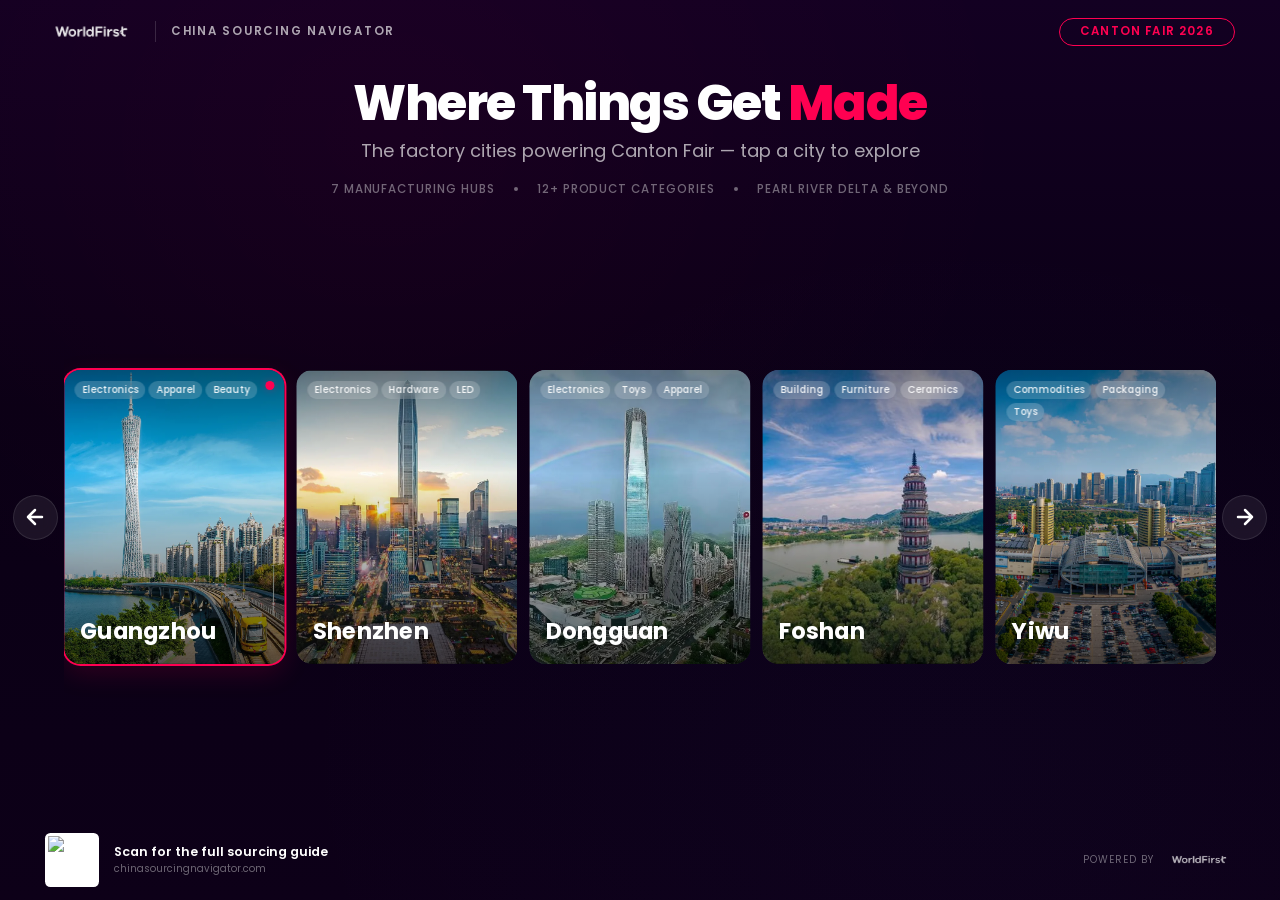
==== index.html @ 06ac946d "Canton Fair booth interactive TV mini-site 16:9 fixed-viewport display for the WorldFirst booth at C" ====
<!DOCTYPE html>
<html lang="en">
<head>
  <meta charset="UTF-8">
  <meta name="viewport" content="width=device-width, initial-scale=1.0, maximum-scale=1.0, user-scalable=no">
  <title>China Sourcing Navigator — Canton Fair 2026</title>
  <link rel="preconnect" href="https://fonts.googleapis.com">
  <link rel="preconnect" href="https://fonts.gstatic.com" crossorigin>
  <link href="https://fonts.googleapis.com/css2?family=Poppins:wght@400;500;600;700;800&display=swap" rel="stylesheet">
  <link rel="stylesheet" href="styles.css">
  <link rel="icon" href="data:image/svg+xml,<svg xmlns='http://www.w3.org/2000/svg' viewBox='0 0 100 100'><text y='.9em' font-size='90'>🏭</text></svg>">
</head>
<body>
  <div id="app">

    <!-- ═══════════════════════════════════════════════ -->
    <!-- MAIN CAROUSEL VIEW                              -->
    <!-- ═══════════════════════════════════════════════ -->
    <section id="main-view" class="view active">

      <!-- Top bar -->
      <header class="top-bar">
        <div class="top-bar-left">
          <img src="images/wf-logo-reversed.webp" alt="WorldFirst" class="wf-logo">
          <span class="nav-divider"></span>
          <span class="nav-title">China Sourcing Navigator</span>
        </div>
        <div class="top-bar-right">
          <span class="canton-badge">Canton Fair 2026</span>
        </div>
      </header>

      <!-- Headline -->
      <div class="headline-area">
        <h1 class="main-headline">Where Things Get <span class="accent">Made</span></h1>
        <p class="main-subtitle">The factory cities powering Canton Fair — tap a city to explore</p>
        <div class="stats-row">
          <span class="stat">7 Manufacturing Hubs</span>
          <span class="stat-dot"></span>
          <span class="stat">12+ Product Categories</span>
          <span class="stat-dot"></span>
          <span class="stat">Pearl River Delta & Beyond</span>
        </div>
      </div>

      <!-- Carousel -->
      <div class="carousel-section">
        <button class="nav-arrow nav-arrow-left" id="arrow-left" aria-label="Previous cities">
          <svg width="24" height="24" viewBox="0 0 24 24" fill="none" stroke="currentColor" stroke-width="2.5" stroke-linecap="round" stroke-linejoin="round"><path d="M19 12H5M12 19l-7-7 7-7"/></svg>
        </button>
        <div class="carousel-track-wrapper">
          <div class="carousel-track" id="carousel-track">
            <!-- Cards rendered by JS -->
          </div>
        </div>
        <button class="nav-arrow nav-arrow-right" id="arrow-right" aria-label="Next cities">
          <svg width="24" height="24" viewBox="0 0 24 24" fill="none" stroke="currentColor" stroke-width="2.5" stroke-linecap="round" stroke-linejoin="round"><path d="M5 12h14M12 5l7 7-7 7"/></svg>
        </button>
      </div>

      <!-- Bottom bar -->
      <footer class="bottom-bar">
        <div class="bottom-bar-left">
          <div class="qr-frame">
            <img src="https://api.qrserver.com/v1/create-qr-code/?size=200x200&data=https%3A%2F%2Fsocialworldfirst.github.io%2Fchina-sourcing-navigator%2F&format=svg" alt="QR Code" class="qr-code">
          </div>
          <div class="qr-text">
            <span class="qr-label">Scan for the full sourcing guide</span>
            <span class="qr-url">chinasourcingnavigator.com</span>
          </div>
        </div>
        <div class="bottom-bar-right">
          <span class="powered-by">Powered by</span>
          <img src="images/wf-logo-reversed.webp" alt="WorldFirst" class="wf-logo-small">
        </div>
      </footer>
    </section>

    <!-- ═══════════════════════════════════════════════ -->
    <!-- GUANGZHOU DETAIL VIEW                           -->
    <!-- ═══════════════════════════════════════════════ -->
    <section id="city-view" class="view">
      <!-- Blurred background image -->
      <div class="city-bg" id="city-bg"></div>
      <div class="city-overlay"></div>

      <!-- Top bar -->
      <header class="top-bar city-top-bar">
        <button class="back-btn" id="back-btn" aria-label="Back to cities">
          <svg width="20" height="20" viewBox="0 0 24 24" fill="none" stroke="currentColor" stroke-width="2.5" stroke-linecap="round" stroke-linejoin="round"><path d="M19 12H5M12 19l-7-7 7-7"/></svg>
          <span>Back to Cities</span>
        </button>
        <img src="images/wf-logo-reversed.webp" alt="WorldFirst" class="wf-logo">
      </header>

      <!-- City content -->
      <div class="city-content">
        <!-- City header -->
        <div class="city-header">
          <span class="city-badge">Canton Fair Host City</span>
          <h1 class="city-name">Guangzhou</h1>
          <p class="city-desc">China's oldest trade capital. Gateway to the Pearl River Delta manufacturing belt and the world's densest cluster of wholesale markets.</p>
          <div class="city-facts">
            <div class="fact"><span class="fact-num">8+</span><span class="fact-text">Wholesale Markets</span></div>
            <div class="fact-divider"></div>
            <div class="fact"><span class="fact-num">30</span><span class="fact-text">Min from Canton Fair</span></div>
            <div class="fact-divider"></div>
            <div class="fact"><span class="fact-num">#1</span><span class="fact-text">Apparel & Leather Hub</span></div>
          </div>
        </div>

        <!-- Categories grid -->
        <div class="categories-section">
          <h2 class="categories-title">What Guangzhou <span class="accent">Makes</span></h2>
          <p class="categories-subtitle">Matched to Canton Fair phases so you know exactly where to look</p>
          <div class="categories-grid" id="categories-grid">
            <!-- Rendered by JS -->
          </div>
        </div>
      </div>

      <!-- Bottom bar -->
      <footer class="bottom-bar city-bottom-bar">
        <div class="bottom-bar-left">
          <div class="qr-frame">
            <img src="https://api.qrserver.com/v1/create-qr-code/?size=200x200&data=https%3A%2F%2Fsocialworldfirst.github.io%2Fchina-sourcing-navigator%2Fcities%2Fguangzhou&format=svg" alt="QR Code" class="qr-code">
          </div>
          <div class="qr-text">
            <span class="qr-label">Full Guangzhou sourcing guide</span>
            <span class="qr-url">chinasourcingnavigator.com/guangzhou</span>
          </div>
        </div>
        <div class="bottom-bar-right">
          <span class="powered-by">Powered by</span>
          <img src="images/wf-logo-reversed.webp" alt="WorldFirst" class="wf-logo-small">
        </div>
      </footer>
    </section>

    <!-- ═══════════════════════════════════════════════ -->
    <!-- CITY PREVIEW MODAL (non-Guangzhou cities)       -->
    <!-- ═══════════════════════════════════════════════ -->
    <div id="city-modal" class="modal">
      <div class="modal-content">
        <div class="modal-bg" id="modal-bg"></div>
        <div class="modal-overlay"></div>
        <div class="modal-body">
          <h2 class="modal-city-name" id="modal-city-name"></h2>
          <div class="modal-categories" id="modal-categories"></div>
          <p class="modal-desc" id="modal-desc"></p>
          <div class="modal-coming-soon">
            <svg width="18" height="18" viewBox="0 0 24 24" fill="none" stroke="currentColor" stroke-width="2" stroke-linecap="round" stroke-linejoin="round"><circle cx="12" cy="12" r="10"/><polyline points="12 6 12 12 16 14"/></svg>
            <span>Full sourcing guide launching soon</span>
          </div>
          <p class="modal-scan-hint">Scan the QR below for updates</p>
          <button class="modal-close" id="modal-close" aria-label="Close">
            <svg width="22" height="22" viewBox="0 0 24 24" fill="none" stroke="currentColor" stroke-width="2" stroke-linecap="round" stroke-linejoin="round"><line x1="18" y1="6" x2="6" y2="18"/><line x1="6" y1="6" x2="18" y2="18"/></svg>
          </button>
        </div>
      </div>
    </div>

  </div>

  <script src="app.js"></script>
</body>
</html>
---- styles.css ----
/* ═══════════════════════════════════════════════════════
   Canton Fair Booth — 16:9 Interactive TV Display
   ═══════════════════════════════════════════════════════ */

/* ── Reset & Base ── */
*, *::before, *::after {
  box-sizing: border-box;
  margin: 0;
  padding: 0;
}

html, body {
  width: 100vw;
  height: 100vh;
  overflow: hidden;
  font-family: 'Poppins', sans-serif;
  background: #0a0015;
  color: #ffffff;
  -webkit-font-smoothing: antialiased;
  -moz-osx-font-smoothing: grayscale;
  touch-action: manipulation;
}

/* ── CSS Variables ── */
:root {
  --wf-red: #FF0051;
  --wf-red-glow: rgba(255, 0, 81, 0.3);
  --bg-deep: #0a0015;
  --bg-mid: #120020;
  --glass: rgba(255, 255, 255, 0.07);
  --glass-border: rgba(255, 255, 255, 0.10);
  --glass-hover: rgba(255, 255, 255, 0.14);
  --text-primary: #ffffff;
  --text-secondary: rgba(255, 255, 255, 0.65);
  --text-muted: rgba(255, 255, 255, 0.4);
  --side-pad: 3.5vw;
  --card-gap: 12px;
  --radius-sm: 0.6vh;
  --radius-md: 1.2vh;
  --radius-lg: 1.8vh;
}

/* ── App Container ── */
#app {
  position: relative;
  width: 100vw;
  height: 100vh;
  overflow: hidden;
}

/* ═══ VIEW SYSTEM ═══ */
.view {
  position: absolute;
  inset: 0;
  display: flex;
  flex-direction: column;
  opacity: 0;
  pointer-events: none;
  transition: opacity 0.45s ease, transform 0.45s ease;
  transform: translateX(4vw);
}

.view.active {
  opacity: 1;
  pointer-events: all;
  transform: translateX(0);
  z-index: 1;
}

.view.exit-left {
  transform: translateX(-4vw);
}

/* ═══ MAIN VIEW BACKGROUND ═══ */
#main-view {
  background:
    radial-gradient(ellipse at 30% 15%, rgba(255, 0, 81, 0.04) 0%, transparent 50%),
    radial-gradient(ellipse at 75% 85%, rgba(74, 100, 217, 0.03) 0%, transparent 50%),
    linear-gradient(180deg, #130022 0%, #0a0015 45%, #0d0018 100%);
}

/* ═══ TOP BAR ═══ */
.top-bar {
  display: flex;
  align-items: center;
  justify-content: space-between;
  padding: 0 var(--side-pad);
  height: 7vh;
  flex-shrink: 0;
}

.top-bar-left {
  display: flex;
  align-items: center;
  gap: 1.2vw;
}

.wf-logo {
  height: 3.2vh;
  width: auto;
  opacity: 0.9;
}

.nav-divider {
  width: 1px;
  height: 2.4vh;
  background: rgba(255, 255, 255, 0.15);
}

.nav-title {
  font-size: clamp(10px, 1.3vh, 16px);
  font-weight: 600;
  text-transform: uppercase;
  letter-spacing: 0.15em;
  color: var(--text-secondary);
}

.top-bar-right {
  display: flex;
  align-items: center;
}

.canton-badge {
  font-size: clamp(10px, 1.3vh, 14px);
  font-weight: 600;
  padding: 0.5vh 1.6vw;
  border: 1.5px solid var(--wf-red);
  border-radius: 50px;
  color: var(--wf-red);
  text-transform: uppercase;
  letter-spacing: 0.1em;
}

/* ═══ HEADLINE AREA ═══ */
.headline-area {
  text-align: center;
  padding: 1.5vh var(--side-pad) 2vh;
  flex-shrink: 0;
  position: relative;
}

.main-headline {
  font-size: clamp(28px, 5.5vh, 72px);
  font-weight: 800;
  letter-spacing: -0.03em;
  line-height: 1.05;
  margin-bottom: 1vh;
}

.accent {
  color: var(--wf-red);
}

.main-subtitle {
  font-size: clamp(14px, 2vh, 24px);
  color: var(--text-secondary);
  font-weight: 400;
  margin-bottom: 1.8vh;
}

.stats-row {
  display: flex;
  align-items: center;
  justify-content: center;
  gap: 1.5vw;
}

.stat {
  font-size: clamp(10px, 1.3vh, 15px);
  font-weight: 500;
  color: var(--text-muted);
  text-transform: uppercase;
  letter-spacing: 0.08em;
}

.stat-dot {
  width: 4px;
  height: 4px;
  border-radius: 50%;
  background: var(--text-muted);
}

/* ═══ CAROUSEL ═══ */
.carousel-section {
  flex: 1;
  display: flex;
  align-items: stretch;
  padding: 0.5vh 1vw;
  position: relative;
  min-height: 0;
}

.carousel-track-wrapper {
  flex: 1;
  overflow: hidden;
  position: relative;
  margin: 0 0.5vw;
}

.carousel-track {
  display: flex;
  gap: var(--card-gap);
  height: 100%;
  align-items: center;
  transition: transform 0.55s cubic-bezier(0.22, 0.61, 0.36, 1);
  will-change: transform;
}

.nav-arrow {
  align-self: center;
}

/* ── City Cards ── */
.carousel-card {
  flex-shrink: 0;
  border-radius: var(--radius-lg);
  overflow: hidden;
  position: relative;
  cursor: pointer;
  transition: transform 0.35s ease, box-shadow 0.35s ease;
}

.carousel-card:hover,
.carousel-card:active {
  transform: scale(1.04);
  box-shadow: 0 2vh 5vh rgba(0, 0, 0, 0.4), 0 0 3vh var(--wf-red-glow);
}

.carousel-card.active-city {
  box-shadow: 0 0 0 2px var(--wf-red), 0 1vh 3vh rgba(255, 0, 81, 0.15);
}

.carousel-card.active-city:hover {
  box-shadow: 0 0 0 2px var(--wf-red), 0 2vh 5vh rgba(0, 0, 0, 0.4), 0 0 4vh var(--wf-red-glow);
}

.card-image {
  position: absolute;
  inset: 0;
  background-size: cover;
  background-position: center;
  transition: transform 0.6s ease;
}

.carousel-card:hover .card-image {
  transform: scale(1.08);
}

.card-overlay {
  position: absolute;
  inset: 0;
  background: linear-gradient(
    to bottom,
    rgba(0, 0, 0, 0.45) 0%,
    transparent 35%,
    rgba(0, 0, 0, 0.65) 100%
  );
  transition: background 0.3s ease;
}

.carousel-card:hover .card-overlay {
  background: linear-gradient(
    to bottom,
    rgba(0, 0, 0, 0.5) 0%,
    transparent 25%,
    rgba(0, 0, 0, 0.85) 100%
  );
}

.card-categories {
  position: absolute;
  top: 1.2vh;
  left: 1.2vh;
  right: 1.2vh;
  display: flex;
  flex-wrap: wrap;
  gap: 0.4vh;
}

.card-cat-pill {
  font-size: clamp(8px, 1.1vh, 13px);
  padding: 0.25vh 0.8vh;
  background: rgba(255, 255, 255, 0.18);
  color: rgba(255, 255, 255, 0.9);
  border-radius: 50px;
  backdrop-filter: blur(6px);
  -webkit-backdrop-filter: blur(6px);
  white-space: nowrap;
  font-weight: 500;
}

.card-bottom {
  position: absolute;
  bottom: 0;
  left: 0;
  right: 0;
  padding: 1.8vh;
}

.card-city-name {
  font-size: clamp(16px, 2.5vh, 30px);
  font-weight: 700;
  color: white;
  letter-spacing: 0.01em;
  transition: transform 0.3s ease;
}

.carousel-card:hover .card-city-name {
  transform: translateY(-2.8vh);
}

.card-cta {
  position: absolute;
  bottom: 1.8vh;
  left: 1.8vh;
  display: flex;
  align-items: center;
  gap: 0.5vh;
  font-size: clamp(10px, 1.3vh, 15px);
  font-weight: 500;
  color: white;
  opacity: 0;
  transform: translateY(1vh);
  transition: opacity 0.3s ease, transform 0.3s ease;
}

.carousel-card:hover .card-cta {
  opacity: 1;
  transform: translateY(0);
}

.card-cta-explore {
  color: var(--wf-red);
  font-weight: 600;
}

.card-active-dot {
  position: absolute;
  top: 1.2vh;
  right: 1.2vh;
  width: 1vh;
  height: 1vh;
  border-radius: 50%;
  background: var(--wf-red);
  box-shadow: 0 0 0.8vh var(--wf-red-glow);
  animation: dot-pulse 2s ease-in-out infinite;
}

@keyframes dot-pulse {
  0%, 100% { opacity: 1; box-shadow: 0 0 0.8vh var(--wf-red-glow); }
  50% { opacity: 0.6; box-shadow: 0 0 1.5vh var(--wf-red-glow); }
}

/* ── Nav Arrows ── */
.nav-arrow {
  width: clamp(36px, 5vh, 56px);
  height: clamp(36px, 5vh, 56px);
  border-radius: 50%;
  border: 1.5px solid var(--glass-border);
  background: var(--glass);
  backdrop-filter: blur(8px);
  -webkit-backdrop-filter: blur(8px);
  color: white;
  cursor: pointer;
  display: flex;
  align-items: center;
  justify-content: center;
  flex-shrink: 0;
  transition: all 0.2s ease;
  z-index: 5;
}

.nav-arrow:hover {
  background: var(--wf-red);
  border-color: var(--wf-red);
  box-shadow: 0 0 2vh var(--wf-red-glow);
}

.nav-arrow:active {
  transform: scale(0.92);
}

/* ═══ BOTTOM BAR ═══ */
.bottom-bar {
  display: flex;
  align-items: center;
  justify-content: space-between;
  padding: 0 var(--side-pad);
  height: 9vh;
  flex-shrink: 0;
}

.bottom-bar-left {
  display: flex;
  align-items: center;
  gap: 1.2vw;
}

.qr-frame {
  width: 6vh;
  height: 6vh;
  background: white;
  border-radius: var(--radius-sm);
  padding: 0.4vh;
  display: flex;
  align-items: center;
  justify-content: center;
}

.qr-code {
  width: 100%;
  height: 100%;
  display: block;
}

.qr-text {
  display: flex;
  flex-direction: column;
  gap: 0.2vh;
}

.qr-label {
  font-size: clamp(10px, 1.4vh, 16px);
  font-weight: 600;
  color: var(--text-primary);
}

.qr-url {
  font-size: clamp(8px, 1.1vh, 13px);
  color: var(--text-muted);
}

.bottom-bar-right {
  display: flex;
  align-items: center;
  gap: 0.8vw;
}

.powered-by {
  font-size: clamp(8px, 1.1vh, 13px);
  color: var(--text-muted);
  text-transform: uppercase;
  letter-spacing: 0.1em;
}

.wf-logo-small {
  height: 2.4vh;
  width: auto;
  opacity: 0.7;
}

/* ═══════════════════════════════════════════════════════
   GUANGZHOU DETAIL VIEW
   ═══════════════════════════════════════════════════════ */
.city-bg {
  position: absolute;
  inset: -20px;
  background-size: cover;
  background-position: center;
  filter: blur(8px) brightness(0.6);
  transform: scale(1.05);
}

.city-overlay {
  position: absolute;
  inset: 0;
  background: linear-gradient(
    135deg,
    rgba(10, 0, 21, 0.93) 0%,
    rgba(19, 0, 45, 0.88) 40%,
    rgba(10, 0, 21, 0.95) 100%
  );
}

.city-top-bar {
  position: relative;
  z-index: 2;
}

.back-btn {
  display: flex;
  align-items: center;
  gap: 0.6vw;
  background: var(--glass);
  border: 1.5px solid var(--glass-border);
  border-radius: 50px;
  padding: 0.7vh 1.4vw;
  color: white;
  font-size: clamp(10px, 1.3vh, 15px);
  font-weight: 500;
  cursor: pointer;
  font-family: 'Poppins', sans-serif;
  transition: all 0.2s ease;
  backdrop-filter: blur(8px);
  -webkit-backdrop-filter: blur(8px);
}

.back-btn:hover {
  background: var(--glass-hover);
  border-color: rgba(255, 255, 255, 0.2);
}

.back-btn:active {
  transform: scale(0.96);
}

/* ── City Content ── */
.city-content {
  flex: 1;
  position: relative;
  z-index: 2;
  display: flex;
  flex-direction: column;
  padding: 0.5vh var(--side-pad) 1vh;
  min-height: 0;
  overflow: hidden;
}

.city-header {
  text-align: center;
  flex-shrink: 0;
  margin-bottom: 2vh;
}

.city-badge {
  display: inline-block;
  font-size: clamp(9px, 1.1vh, 13px);
  font-weight: 600;
  text-transform: uppercase;
  letter-spacing: 0.15em;
  color: var(--wf-red);
  border: 1.5px solid rgba(255, 0, 81, 0.5);
  padding: 0.35vh 1.2vw;
  border-radius: 50px;
  margin-bottom: 1vh;
  background: rgba(255, 0, 81, 0.08);
}

.city-name {
  font-size: clamp(32px, 5.5vh, 68px);
  font-weight: 800;
  letter-spacing: -0.03em;
  line-height: 1;
  margin-bottom: 0.8vh;
}

.city-desc {
  font-size: clamp(12px, 1.6vh, 20px);
  color: var(--text-secondary);
  max-width: 50vw;
  margin: 0 auto 1.5vh;
  line-height: 1.5;
}

.city-facts {
  display: flex;
  align-items: center;
  justify-content: center;
  gap: 2vw;
}

.fact {
  display: flex;
  align-items: baseline;
  gap: 0.3vw;
}

.fact-num {
  font-size: clamp(14px, 2.2vh, 26px);
  font-weight: 800;
  color: var(--wf-red);
}

.fact-text {
  font-size: clamp(10px, 1.2vh, 14px);
  color: var(--text-secondary);
  font-weight: 500;
}

.fact-divider {
  width: 1px;
  height: 3vh;
  background: rgba(255, 255, 255, 0.12);
}

/* ── Categories ── */
.categories-section {
  flex: 1;
  display: flex;
  flex-direction: column;
  min-height: 0;
}

.categories-title {
  font-size: clamp(18px, 2.8vh, 34px);
  font-weight: 700;
  text-align: center;
  margin-bottom: 0.5vh;
}

.categories-subtitle {
  font-size: clamp(10px, 1.3vh, 15px);
  color: var(--text-muted);
  text-align: center;
  margin-bottom: 1.5vh;
}

.categories-grid {
  display: grid;
  grid-template-columns: repeat(4, 1fr);
  gap: 1vh 1vw;
  max-width: 72vw;
  margin: 0 auto;
  flex: 1;
}

.category-card {
  background: var(--glass);
  border: 1px solid var(--glass-border);
  border-radius: var(--radius-md);
  padding: 1.5vh 1.2vw;
  backdrop-filter: blur(14px);
  -webkit-backdrop-filter: blur(14px);
  transition: all 0.25s ease;
  display: flex;
  flex-direction: column;
  gap: 0.6vh;
}

.category-card:hover {
  background: var(--glass-hover);
  border-color: rgba(255, 255, 255, 0.2);
  transform: translateY(-2px);
}

.cat-name {
  font-size: clamp(11px, 1.5vh, 17px);
  font-weight: 600;
  color: var(--text-primary);
  line-height: 1.2;
}

.cat-stars {
  display: flex;
  gap: 0.2vh;
}

.cat-star {
  width: clamp(10px, 1.3vh, 16px);
  height: clamp(10px, 1.3vh, 16px);
}

.cat-star-filled {
  fill: var(--wf-red);
  stroke: var(--wf-red);
}

.cat-star-empty {
  fill: none;
  stroke: rgba(255, 255, 255, 0.2);
}

.cat-phase {
  display: inline-flex;
  align-items: center;
  gap: 0.3vw;
  font-size: clamp(8px, 1vh, 12px);
  font-weight: 600;
  padding: 0.25vh 0.7vw;
  border-radius: 50px;
  width: fit-content;
  letter-spacing: 0.03em;
}

.phase-1 {
  background: rgba(96, 165, 250, 0.15);
  color: #93C5FD;
}

.phase-2 {
  background: rgba(251, 191, 36, 0.15);
  color: #FCD34D;
}

.phase-3 {
  background: rgba(52, 211, 153, 0.15);
  color: #6EE7B7;
}

/* City bottom bar */
.city-bottom-bar {
  position: relative;
  z-index: 2;
}

/* ═══════════════════════════════════════════════════════
   CITY PREVIEW MODAL
   ═══════════════════════════════════════════════════════ */
.modal {
  position: fixed;
  inset: 0;
  z-index: 100;
  display: flex;
  align-items: center;
  justify-content: center;
  background: rgba(0, 0, 0, 0.6);
  backdrop-filter: blur(10px);
  -webkit-backdrop-filter: blur(10px);
  opacity: 0;
  pointer-events: none;
  transition: opacity 0.35s ease;
}

.modal.active {
  opacity: 1;
  pointer-events: all;
}

.modal-content {
  position: relative;
  width: 48vw;
  height: 48vh;
  border-radius: 2.5vh;
  overflow: hidden;
  border: 1px solid var(--glass-border);
  transition: transform 0.35s ease;
  transform: scale(0.92);
}

.modal.active .modal-content {
  transform: scale(1);
}

.modal-bg {
  position: absolute;
  inset: 0;
  background-size: cover;
  background-position: center;
}

.modal-overlay {
  position: absolute;
  inset: 0;
  background: linear-gradient(
    to bottom,
    rgba(10, 0, 21, 0.6) 0%,
    rgba(10, 0, 21, 0.92) 100%
  );
}

.modal-body {
  position: relative;
  z-index: 2;
  display: flex;
  flex-direction: column;
  align-items: center;
  justify-content: center;
  height: 100%;
  padding: 4vh 4vw;
  text-align: center;
}

.modal-city-name {
  font-size: clamp(28px, 5vh, 60px);
  font-weight: 800;
  margin-bottom: 2vh;
  letter-spacing: -0.02em;
}

.modal-categories {
  display: flex;
  gap: 0.8vh;
  margin-bottom: 2vh;
  flex-wrap: wrap;
  justify-content: center;
}

.modal-cat-pill {
  font-size: clamp(10px, 1.3vh, 15px);
  padding: 0.5vh 1.3vw;
  background: rgba(255, 255, 255, 0.12);
  color: rgba(255, 255, 255, 0.9);
  border-radius: 50px;
  backdrop-filter: blur(4px);
  -webkit-backdrop-filter: blur(4px);
  font-weight: 500;
}

.modal-desc {
  font-size: clamp(12px, 1.6vh, 20px);
  color: var(--text-secondary);
  margin-bottom: 2.5vh;
  max-width: 30vw;
  line-height: 1.5;
}

.modal-coming-soon {
  display: flex;
  align-items: center;
  gap: 0.6vw;
  font-size: clamp(11px, 1.4vh, 17px);
  font-weight: 600;
  color: var(--wf-red);
  padding: 0.8vh 1.8vw;
  border: 1.5px solid rgba(255, 0, 81, 0.5);
  border-radius: 50px;
  background: rgba(255, 0, 81, 0.08);
  margin-bottom: 1vh;
}

.modal-scan-hint {
  font-size: clamp(9px, 1.1vh, 13px);
  color: var(--text-muted);
}

.modal-close {
  position: absolute;
  top: 2vh;
  right: 2vh;
  width: clamp(32px, 4vh, 48px);
  height: clamp(32px, 4vh, 48px);
  border-radius: 50%;
  border: 1.5px solid var(--glass-border);
  background: var(--glass);
  backdrop-filter: blur(8px);
  -webkit-backdrop-filter: blur(8px);
  color: white;
  cursor: pointer;
  display: flex;
  align-items: center;
  justify-content: center;
  transition: all 0.2s ease;
}

.modal-close:hover {
  background: var(--wf-red);
  border-color: var(--wf-red);
}

/* ═══ UTILITY ═══ */
.sr-only {
  position: absolute;
  width: 1px;
  height: 1px;
  padding: 0;
  margin: -1px;
  overflow: hidden;
  clip: rect(0, 0, 0, 0);
  border: 0;
}
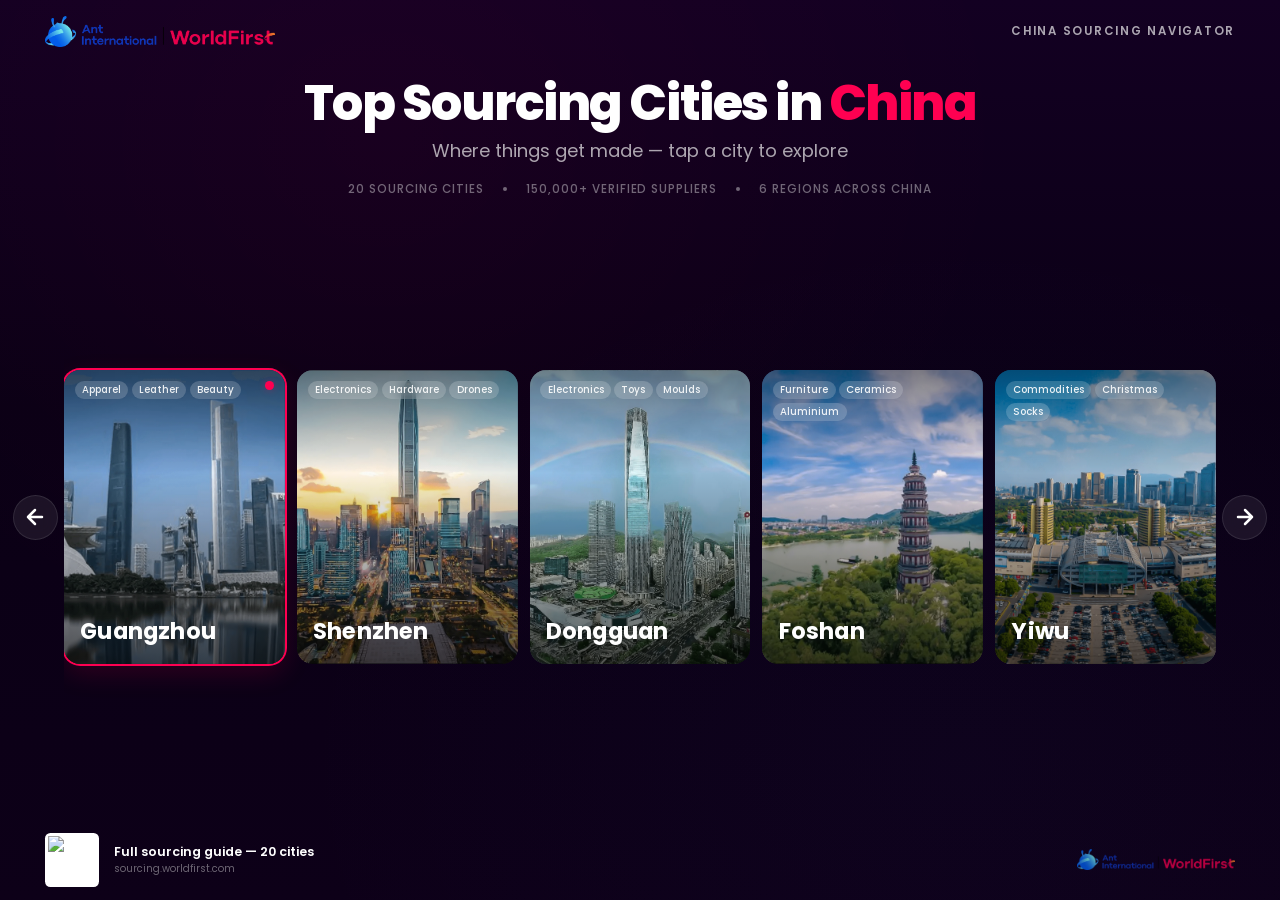
==== commit 7faf261b: "Expand to 20 cities with official CSN data, add billboard creatives - City data: 7 → 20 cities sourc" ====
--- a/index.html
+++ b/index.html
@@ -21,25 +21,23 @@
       <!-- Top bar -->
       <header class="top-bar">
         <div class="top-bar-left">
-          <img src="images/wf-logo-reversed.webp" alt="WorldFirst" class="wf-logo">
-          <span class="nav-divider"></span>
+          <img src="images/csn-logo.png" alt="Ant International | WorldFirst" class="csn-logo">
+        </div>
+        <div class="top-bar-right">
           <span class="nav-title">China Sourcing Navigator</span>
-        </div>
-        <div class="top-bar-right">
-          <span class="canton-badge">Canton Fair 2026</span>
         </div>
       </header>
 
       <!-- Headline -->
       <div class="headline-area">
-        <h1 class="main-headline">Where Things Get <span class="accent">Made</span></h1>
-        <p class="main-subtitle">The factory cities powering Canton Fair — tap a city to explore</p>
+        <h1 class="main-headline">Top Sourcing Cities in <span class="accent">China</span></h1>
+        <p class="main-subtitle">Where things get made — tap a city to explore</p>
         <div class="stats-row">
-          <span class="stat">7 Manufacturing Hubs</span>
+          <span class="stat">20 Sourcing Cities</span>
           <span class="stat-dot"></span>
-          <span class="stat">12+ Product Categories</span>
+          <span class="stat">150,000+ Verified Suppliers</span>
           <span class="stat-dot"></span>
-          <span class="stat">Pearl River Delta & Beyond</span>
+          <span class="stat">6 Regions Across China</span>
         </div>
       </div>
 
@@ -62,16 +60,15 @@
       <footer class="bottom-bar">
         <div class="bottom-bar-left">
           <div class="qr-frame">
-            <img src="https://api.qrserver.com/v1/create-qr-code/?size=200x200&data=https%3A%2F%2Fsocialworldfirst.github.io%2Fchina-sourcing-navigator%2F&format=svg" alt="QR Code" class="qr-code">
+            <img src="https://api.qrserver.com/v1/create-qr-code/?size=200x200&data=https%3A%2F%2Fsourcing.worldfirst.com&format=svg" alt="QR Code" class="qr-code">
           </div>
           <div class="qr-text">
-            <span class="qr-label">Scan for the full sourcing guide</span>
-            <span class="qr-url">chinasourcingnavigator.com</span>
+            <span class="qr-label">Full sourcing guide — 20 cities</span>
+            <span class="qr-url">sourcing.worldfirst.com</span>
           </div>
         </div>
         <div class="bottom-bar-right">
-          <span class="powered-by">Powered by</span>
-          <img src="images/wf-logo-reversed.webp" alt="WorldFirst" class="wf-logo-small">
+          <img src="images/csn-logo.png" alt="Ant International | WorldFirst" class="csn-logo-small">
         </div>
       </footer>
     </section>
@@ -90,7 +87,7 @@
           <svg width="20" height="20" viewBox="0 0 24 24" fill="none" stroke="currentColor" stroke-width="2.5" stroke-linecap="round" stroke-linejoin="round"><path d="M19 12H5M12 19l-7-7 7-7"/></svg>
           <span>Back to Cities</span>
         </button>
-        <img src="images/wf-logo-reversed.webp" alt="WorldFirst" class="wf-logo">
+        <img src="images/csn-logo.png" alt="Ant International | WorldFirst" class="csn-logo">
       </header>
 
       <!-- City content -->
@@ -123,16 +120,15 @@
       <footer class="bottom-bar city-bottom-bar">
         <div class="bottom-bar-left">
           <div class="qr-frame">
-            <img src="https://api.qrserver.com/v1/create-qr-code/?size=200x200&data=https%3A%2F%2Fsocialworldfirst.github.io%2Fchina-sourcing-navigator%2Fcities%2Fguangzhou&format=svg" alt="QR Code" class="qr-code">
+            <img src="https://api.qrserver.com/v1/create-qr-code/?size=200x200&data=https%3A%2F%2Fsourcing.worldfirst.com%2Fcities%2Fguangzhou&format=svg" alt="QR Code" class="qr-code">
           </div>
           <div class="qr-text">
             <span class="qr-label">Full Guangzhou sourcing guide</span>
-            <span class="qr-url">chinasourcingnavigator.com/guangzhou</span>
+            <span class="qr-url">sourcing.worldfirst.com/cities/guangzhou</span>
           </div>
         </div>
         <div class="bottom-bar-right">
-          <span class="powered-by">Powered by</span>
-          <img src="images/wf-logo-reversed.webp" alt="WorldFirst" class="wf-logo-small">
+          <img src="images/csn-logo.png" alt="Ant International | WorldFirst" class="csn-logo-small">
         </div>
       </footer>
     </section>
@@ -141,21 +137,64 @@
     <!-- CITY PREVIEW MODAL (non-Guangzhou cities)       -->
     <!-- ═══════════════════════════════════════════════ -->
     <div id="city-modal" class="modal">
-      <div class="modal-content">
-        <div class="modal-bg" id="modal-bg"></div>
-        <div class="modal-overlay"></div>
-        <div class="modal-body">
-          <h2 class="modal-city-name" id="modal-city-name"></h2>
-          <div class="modal-categories" id="modal-categories"></div>
-          <p class="modal-desc" id="modal-desc"></p>
-          <div class="modal-coming-soon">
-            <svg width="18" height="18" viewBox="0 0 24 24" fill="none" stroke="currentColor" stroke-width="2" stroke-linecap="round" stroke-linejoin="round"><circle cx="12" cy="12" r="10"/><polyline points="12 6 12 12 16 14"/></svg>
-            <span>Full sourcing guide launching soon</span>
-          </div>
-          <p class="modal-scan-hint">Scan the QR below for updates</p>
-          <button class="modal-close" id="modal-close" aria-label="Close">
-            <svg width="22" height="22" viewBox="0 0 24 24" fill="none" stroke="currentColor" stroke-width="2" stroke-linecap="round" stroke-linejoin="round"><line x1="18" y1="6" x2="6" y2="18"/><line x1="6" y1="6" x2="18" y2="18"/></svg>
-          </button>
+      <div class="modal-content modal-enriched">
+        <button class="modal-close" id="modal-close" aria-label="Close">
+          <svg width="22" height="22" viewBox="0 0 24 24" fill="none" stroke="currentColor" stroke-width="2" stroke-linecap="round" stroke-linejoin="round"><line x1="18" y1="6" x2="6" y2="18"/><line x1="6" y1="6" x2="18" y2="18"/></svg>
+        </button>
+
+        <!-- Left: City image panel -->
+        <div class="modal-image-panel">
+          <div class="modal-bg" id="modal-bg"></div>
+          <div class="modal-image-overlay"></div>
+          <div class="modal-image-content">
+            <h2 class="modal-city-name" id="modal-city-name"></h2>
+            <p class="modal-city-tagline" id="modal-tagline"></p>
+          </div>
+        </div>
+
+        <!-- Right: Content panel -->
+        <div class="modal-info-panel">
+          <div class="modal-info-scroll">
+            <!-- Description -->
+            <p class="modal-desc" id="modal-desc"></p>
+
+            <!-- Categories -->
+            <div class="modal-section">
+              <h3 class="modal-section-title">Key Product Categories</h3>
+              <div class="modal-categories" id="modal-categories"></div>
+            </div>
+
+            <!-- Wholesale markets -->
+            <div class="modal-section" id="modal-markets-section">
+              <h3 class="modal-section-title">Key Wholesale Markets</h3>
+              <div class="modal-markets" id="modal-markets"></div>
+            </div>
+
+            <!-- WorldFirst promo -->
+            <div class="modal-wf-promo" id="modal-wf-promo">
+              <div class="modal-wf-icon">
+                <img src="images/csn-logo.png" alt="Ant International | WorldFirst" class="modal-wf-logo">
+              </div>
+              <p class="modal-wf-text" id="modal-wf-text"></p>
+            </div>
+
+            <!-- Bottom: QR + CTA -->
+            <div class="modal-bottom-row">
+              <div class="modal-qr-area">
+                <div class="modal-qr-frame">
+                  <img id="modal-qr" class="qr-code" alt="QR Code">
+                </div>
+                <div class="modal-qr-info">
+                  <span class="modal-qr-label">Full sourcing guide</span>
+                  <span class="modal-qr-url" id="modal-qr-url"></span>
+                </div>
+              </div>
+              <div class="modal-coming-soon">
+                <svg width="16" height="16" viewBox="0 0 24 24" fill="none" stroke="currentColor" stroke-width="2" stroke-linecap="round" stroke-linejoin="round"><path d="M18 13v6a2 2 0 01-2 2H5a2 2 0 01-2-2V8a2 2 0 012-2h6"/><polyline points="15 3 21 3 21 9"/><line x1="10" y1="14" x2="21" y2="3"/></svg>
+                <span>Full city guide available</span>
+              </div>
+            </div>
+          </div>
         </div>
       </div>
     </div>
--- a/styles.css
+++ b/styles.css
@@ -95,16 +95,22 @@
   gap: 1.2vw;
 }
 
-.wf-logo {
-  height: 3.2vh;
+.csn-logo {
+  height: 3.5vh;
+  max-height: 40px;
   width: auto;
+  max-width: 30vw;
   opacity: 0.9;
-}
-
-.nav-divider {
-  width: 1px;
+  object-fit: contain;
+}
+
+.csn-logo-small {
   height: 2.4vh;
-  background: rgba(255, 255, 255, 0.15);
+  max-height: 28px;
+  width: auto;
+  max-width: 20vw;
+  opacity: 0.7;
+  object-fit: contain;
 }
 
 .nav-title {
@@ -118,17 +124,6 @@
 .top-bar-right {
   display: flex;
   align-items: center;
-}
-
-.canton-badge {
-  font-size: clamp(10px, 1.3vh, 14px);
-  font-weight: 600;
-  padding: 0.5vh 1.6vw;
-  border: 1.5px solid var(--wf-red);
-  border-radius: 50px;
-  color: var(--wf-red);
-  text-transform: uppercase;
-  letter-spacing: 0.1em;
 }
 
 /* ═══ HEADLINE AREA ═══ */
@@ -441,12 +436,6 @@
   color: var(--text-muted);
   text-transform: uppercase;
   letter-spacing: 0.1em;
-}
-
-.wf-logo-small {
-  height: 2.4vh;
-  width: auto;
-  opacity: 0.7;
 }
 
 /* ═══════════════════════════════════════════════════════
@@ -511,6 +500,7 @@
   z-index: 2;
   display: flex;
   flex-direction: column;
+  justify-content: center;
   padding: 0.5vh var(--side-pad) 1vh;
   min-height: 0;
   overflow: hidden;
@@ -608,10 +598,10 @@
 .categories-grid {
   display: grid;
   grid-template-columns: repeat(4, 1fr);
+  grid-auto-rows: min-content;
   gap: 1vh 1vw;
   max-width: 72vw;
   margin: 0 auto;
-  flex: 1;
 }
 
 .category-card {
@@ -694,7 +684,7 @@
 }
 
 /* ═══════════════════════════════════════════════════════
-   CITY PREVIEW MODAL
+   CITY PREVIEW MODAL — Enriched two-column
    ═══════════════════════════════════════════════════════ */
 .modal {
   position: fixed;
@@ -718,105 +708,31 @@
 
 .modal-content {
   position: relative;
-  width: 48vw;
-  height: 48vh;
   border-radius: 2.5vh;
   overflow: hidden;
   border: 1px solid var(--glass-border);
   transition: transform 0.35s ease;
   transform: scale(0.92);
+  background: var(--bg-deep);
+}
+
+.modal-enriched {
+  width: 74vw;
+  height: 78vh;
+  display: flex;
+  flex-direction: row;
 }
 
 .modal.active .modal-content {
   transform: scale(1);
 }
 
-.modal-bg {
-  position: absolute;
-  inset: 0;
-  background-size: cover;
-  background-position: center;
-}
-
-.modal-overlay {
-  position: absolute;
-  inset: 0;
-  background: linear-gradient(
-    to bottom,
-    rgba(10, 0, 21, 0.6) 0%,
-    rgba(10, 0, 21, 0.92) 100%
-  );
-}
-
-.modal-body {
-  position: relative;
-  z-index: 2;
-  display: flex;
-  flex-direction: column;
-  align-items: center;
-  justify-content: center;
-  height: 100%;
-  padding: 4vh 4vw;
-  text-align: center;
-}
-
-.modal-city-name {
-  font-size: clamp(28px, 5vh, 60px);
-  font-weight: 800;
-  margin-bottom: 2vh;
-  letter-spacing: -0.02em;
-}
-
-.modal-categories {
-  display: flex;
-  gap: 0.8vh;
-  margin-bottom: 2vh;
-  flex-wrap: wrap;
-  justify-content: center;
-}
-
-.modal-cat-pill {
-  font-size: clamp(10px, 1.3vh, 15px);
-  padding: 0.5vh 1.3vw;
-  background: rgba(255, 255, 255, 0.12);
-  color: rgba(255, 255, 255, 0.9);
-  border-radius: 50px;
-  backdrop-filter: blur(4px);
-  -webkit-backdrop-filter: blur(4px);
-  font-weight: 500;
-}
-
-.modal-desc {
-  font-size: clamp(12px, 1.6vh, 20px);
-  color: var(--text-secondary);
-  margin-bottom: 2.5vh;
-  max-width: 30vw;
-  line-height: 1.5;
-}
-
-.modal-coming-soon {
-  display: flex;
-  align-items: center;
-  gap: 0.6vw;
-  font-size: clamp(11px, 1.4vh, 17px);
-  font-weight: 600;
-  color: var(--wf-red);
-  padding: 0.8vh 1.8vw;
-  border: 1.5px solid rgba(255, 0, 81, 0.5);
-  border-radius: 50px;
-  background: rgba(255, 0, 81, 0.08);
-  margin-bottom: 1vh;
-}
-
-.modal-scan-hint {
-  font-size: clamp(9px, 1.1vh, 13px);
-  color: var(--text-muted);
-}
-
+/* ── Close button ── */
 .modal-close {
   position: absolute;
-  top: 2vh;
-  right: 2vh;
+  top: 1.5vh;
+  right: 1.5vh;
+  z-index: 10;
   width: clamp(32px, 4vh, 48px);
   height: clamp(32px, 4vh, 48px);
   border-radius: 50%;
@@ -837,6 +753,232 @@
   border-color: var(--wf-red);
 }
 
+/* ── Left: Image panel ── */
+.modal-image-panel {
+  position: relative;
+  width: 36%;
+  flex-shrink: 0;
+  overflow: hidden;
+}
+
+.modal-bg {
+  position: absolute;
+  inset: 0;
+  background-size: cover;
+  background-position: center;
+}
+
+.modal-image-overlay {
+  position: absolute;
+  inset: 0;
+  background: linear-gradient(
+    to top,
+    rgba(10, 0, 21, 0.95) 0%,
+    rgba(10, 0, 21, 0.3) 50%,
+    rgba(10, 0, 21, 0.15) 100%
+  );
+}
+
+.modal-image-content {
+  position: absolute;
+  bottom: 0;
+  left: 0;
+  right: 0;
+  padding: 3vh 2vw;
+  z-index: 2;
+}
+
+.modal-city-name {
+  font-size: clamp(28px, 5vh, 60px);
+  font-weight: 800;
+  letter-spacing: -0.02em;
+  line-height: 1;
+  margin-bottom: 0.8vh;
+}
+
+.modal-city-tagline {
+  font-size: clamp(11px, 1.4vh, 17px);
+  color: var(--text-secondary);
+  line-height: 1.4;
+}
+
+/* ── Right: Info panel ── */
+.modal-info-panel {
+  flex: 1;
+  display: flex;
+  flex-direction: column;
+  min-width: 0;
+}
+
+.modal-info-scroll {
+  flex: 1;
+  padding: 3.5vh 2.5vw 2.5vh;
+  display: flex;
+  flex-direction: column;
+  gap: 2vh;
+  overflow-y: auto;
+}
+
+.modal-desc {
+  font-size: clamp(12px, 1.5vh, 18px);
+  color: var(--text-secondary);
+  line-height: 1.6;
+  padding-bottom: 1vh;
+  border-bottom: 1px solid var(--glass-border);
+}
+
+/* ── Categories section ── */
+.modal-section {
+  display: flex;
+  flex-direction: column;
+  gap: 1vh;
+}
+
+.modal-section-title {
+  font-size: clamp(12px, 1.5vh, 17px);
+  font-weight: 700;
+  text-transform: uppercase;
+  letter-spacing: 0.1em;
+  color: var(--wf-red);
+}
+
+.modal-categories {
+  display: flex;
+  gap: 0.6vh;
+  flex-wrap: wrap;
+}
+
+.modal-cat-pill {
+  font-size: clamp(11px, 1.4vh, 16px);
+  padding: 0.7vh 1.4vw;
+  background: rgba(255, 0, 81, 0.1);
+  border: 1.5px solid rgba(255, 0, 81, 0.3);
+  color: rgba(255, 255, 255, 0.95);
+  border-radius: 50px;
+  font-weight: 600;
+  white-space: nowrap;
+  transition: all 0.2s ease;
+}
+
+.modal-cat-pill:hover {
+  background: rgba(255, 0, 81, 0.2);
+  border-color: rgba(255, 0, 81, 0.5);
+}
+
+/* ── Wholesale markets ── */
+.modal-markets {
+  display: flex;
+  flex-direction: column;
+  gap: 0.8vh;
+}
+
+.modal-market-item {
+  font-size: clamp(11px, 1.3vh, 15px);
+  color: rgba(255, 255, 255, 0.85);
+  padding: 1vh 1.2vw;
+  background: rgba(255, 255, 255, 0.05);
+  border: 1px solid rgba(255, 255, 255, 0.08);
+  border-left: 3px solid var(--wf-red);
+  border-radius: 0 var(--radius-md) var(--radius-md) 0;
+  line-height: 1.4;
+  transition: all 0.2s ease;
+}
+
+.modal-market-item:hover {
+  background: rgba(255, 255, 255, 0.08);
+  border-left-color: #fff;
+}
+
+/* ── WorldFirst promo ── */
+.modal-wf-promo {
+  display: flex;
+  align-items: flex-start;
+  gap: 1vw;
+  background: linear-gradient(135deg, rgba(255, 0, 81, 0.08) 0%, rgba(255, 0, 81, 0.03) 100%);
+  border: 1px solid rgba(255, 0, 81, 0.2);
+  border-radius: var(--radius-md);
+  padding: 1.5vh 1.4vw;
+}
+
+.modal-wf-icon {
+  flex-shrink: 0;
+  width: 2.5vw;
+  display: flex;
+  align-items: center;
+  padding-top: 0.2vh;
+}
+
+.modal-wf-logo {
+  width: 100%;
+  height: auto;
+  opacity: 0.85;
+}
+
+.modal-wf-text {
+  font-size: clamp(11px, 1.3vh, 15px);
+  color: rgba(255, 255, 255, 0.8);
+  line-height: 1.5;
+}
+
+/* ── Bottom: QR + Coming Soon ── */
+.modal-bottom-row {
+  display: flex;
+  align-items: center;
+  justify-content: space-between;
+  padding-top: 1vh;
+  border-top: 1px solid var(--glass-border);
+  margin-top: auto;
+}
+
+.modal-qr-area {
+  display: flex;
+  align-items: center;
+  gap: 1vw;
+}
+
+.modal-qr-frame {
+  width: 5.5vh;
+  height: 5.5vh;
+  background: white;
+  border-radius: var(--radius-sm);
+  padding: 0.3vh;
+  display: flex;
+  align-items: center;
+  justify-content: center;
+  flex-shrink: 0;
+}
+
+.modal-qr-info {
+  display: flex;
+  flex-direction: column;
+  gap: 0.15vh;
+}
+
+.modal-qr-label {
+  font-size: clamp(10px, 1.2vh, 14px);
+  font-weight: 600;
+  color: var(--text-primary);
+}
+
+.modal-qr-url {
+  font-size: clamp(8px, 1vh, 12px);
+  color: var(--text-muted);
+}
+
+.modal-coming-soon {
+  display: flex;
+  align-items: center;
+  gap: 0.5vw;
+  font-size: clamp(10px, 1.2vh, 15px);
+  font-weight: 600;
+  color: var(--wf-red);
+  padding: 0.6vh 1.4vw;
+  border: 1.5px solid rgba(255, 0, 81, 0.4);
+  border-radius: 50px;
+  background: rgba(255, 0, 81, 0.06);
+  white-space: nowrap;
+}
+
 /* ═══ UTILITY ═══ */
 .sr-only {
   position: absolute;
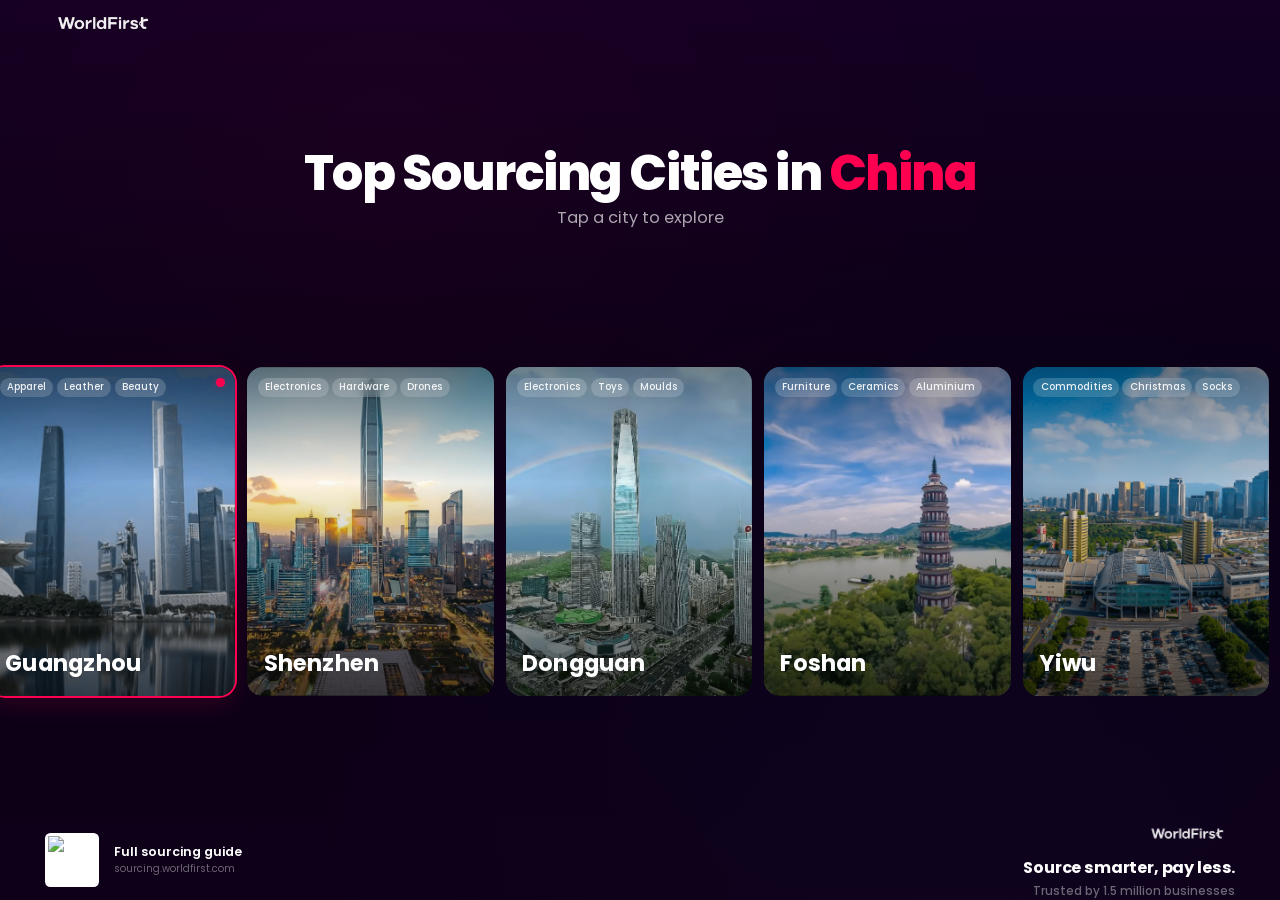
==== commit d2f24221: "Design polish: layout, scroll logic, favicon, slogan - Headline pushed down closer to cards, better " ====
--- a/index.html
+++ b/index.html
@@ -3,12 +3,13 @@
 <head>
   <meta charset="UTF-8">
   <meta name="viewport" content="width=device-width, initial-scale=1.0, maximum-scale=1.0, user-scalable=no">
-  <title>China Sourcing Navigator — Canton Fair 2026</title>
+  <title>China Sourcing Navigator — WorldFirst</title>
   <link rel="preconnect" href="https://fonts.googleapis.com">
   <link rel="preconnect" href="https://fonts.gstatic.com" crossorigin>
   <link href="https://fonts.googleapis.com/css2?family=Poppins:wght@400;500;600;700;800&display=swap" rel="stylesheet">
   <link rel="stylesheet" href="styles.css">
-  <link rel="icon" href="data:image/svg+xml,<svg xmlns='http://www.w3.org/2000/svg' viewBox='0 0 100 100'><text y='.9em' font-size='90'>🏭</text></svg>">
+  <link rel="icon" href="images/favicon.png">
+  <link rel="apple-touch-icon" href="images/favicon.png">
 </head>
 <body>
   <div id="app">
@@ -21,39 +22,23 @@
       <!-- Top bar -->
       <header class="top-bar">
         <div class="top-bar-left">
-          <img src="images/csn-logo.png" alt="Ant International | WorldFirst" class="csn-logo">
-        </div>
-        <div class="top-bar-right">
-          <span class="nav-title">China Sourcing Navigator</span>
+          <img src="images/wf-logo-reversed.webp" alt="WorldFirst" class="wf-logo">
         </div>
       </header>
 
-      <!-- Headline -->
+      <!-- Headline — pushed down closer to cards -->
       <div class="headline-area">
         <h1 class="main-headline">Top Sourcing Cities in <span class="accent">China</span></h1>
-        <p class="main-subtitle">Where things get made — tap a city to explore</p>
-        <div class="stats-row">
-          <span class="stat">20 Sourcing Cities</span>
-          <span class="stat-dot"></span>
-          <span class="stat">150,000+ Verified Suppliers</span>
-          <span class="stat-dot"></span>
-          <span class="stat">6 Regions Across China</span>
-        </div>
+        <p class="main-subtitle">Tap a city to explore</p>
       </div>
 
       <!-- Carousel -->
       <div class="carousel-section">
-        <button class="nav-arrow nav-arrow-left" id="arrow-left" aria-label="Previous cities">
-          <svg width="24" height="24" viewBox="0 0 24 24" fill="none" stroke="currentColor" stroke-width="2.5" stroke-linecap="round" stroke-linejoin="round"><path d="M19 12H5M12 19l-7-7 7-7"/></svg>
-        </button>
-        <div class="carousel-track-wrapper">
+        <div class="carousel-track-wrapper" id="carousel-wrapper">
           <div class="carousel-track" id="carousel-track">
             <!-- Cards rendered by JS -->
           </div>
         </div>
-        <button class="nav-arrow nav-arrow-right" id="arrow-right" aria-label="Next cities">
-          <svg width="24" height="24" viewBox="0 0 24 24" fill="none" stroke="currentColor" stroke-width="2.5" stroke-linecap="round" stroke-linejoin="round"><path d="M5 12h14M12 5l7 7-7 7"/></svg>
-        </button>
       </div>
 
       <!-- Bottom bar -->
@@ -63,12 +48,16 @@
             <img src="https://api.qrserver.com/v1/create-qr-code/?size=200x200&data=https%3A%2F%2Fsourcing.worldfirst.com&format=svg" alt="QR Code" class="qr-code">
           </div>
           <div class="qr-text">
-            <span class="qr-label">Full sourcing guide — 20 cities</span>
+            <span class="qr-label">Full sourcing guide</span>
             <span class="qr-url">sourcing.worldfirst.com</span>
           </div>
         </div>
         <div class="bottom-bar-right">
-          <img src="images/csn-logo.png" alt="Ant International | WorldFirst" class="csn-logo-small">
+          <div class="bottom-slogan">
+            <img src="images/wf-logo-reversed.webp" alt="WorldFirst" class="wf-logo-bottom">
+            <span class="slogan-text">Source smarter, pay less.</span>
+            <span class="slogan-trust">Trusted by 1.5 million businesses</span>
+          </div>
         </div>
       </footer>
     </section>
@@ -77,22 +66,18 @@
     <!-- GUANGZHOU DETAIL VIEW                           -->
     <!-- ═══════════════════════════════════════════════ -->
     <section id="city-view" class="view">
-      <!-- Blurred background image -->
       <div class="city-bg" id="city-bg"></div>
       <div class="city-overlay"></div>
 
-      <!-- Top bar -->
       <header class="top-bar city-top-bar">
         <button class="back-btn" id="back-btn" aria-label="Back to cities">
           <svg width="20" height="20" viewBox="0 0 24 24" fill="none" stroke="currentColor" stroke-width="2.5" stroke-linecap="round" stroke-linejoin="round"><path d="M19 12H5M12 19l-7-7 7-7"/></svg>
           <span>Back to Cities</span>
         </button>
-        <img src="images/csn-logo.png" alt="Ant International | WorldFirst" class="csn-logo">
+        <img src="images/wf-logo-reversed.webp" alt="WorldFirst" class="wf-logo">
       </header>
 
-      <!-- City content -->
       <div class="city-content">
-        <!-- City header -->
         <div class="city-header">
           <span class="city-badge">Canton Fair Host City</span>
           <h1 class="city-name">Guangzhou</h1>
@@ -106,17 +91,13 @@
           </div>
         </div>
 
-        <!-- Categories grid -->
         <div class="categories-section">
           <h2 class="categories-title">What Guangzhou <span class="accent">Makes</span></h2>
           <p class="categories-subtitle">Matched to Canton Fair phases so you know exactly where to look</p>
-          <div class="categories-grid" id="categories-grid">
-            <!-- Rendered by JS -->
-          </div>
+          <div class="categories-grid" id="categories-grid"></div>
         </div>
       </div>
 
-      <!-- Bottom bar -->
       <footer class="bottom-bar city-bottom-bar">
         <div class="bottom-bar-left">
           <div class="qr-frame">
@@ -128,13 +109,17 @@
           </div>
         </div>
         <div class="bottom-bar-right">
-          <img src="images/csn-logo.png" alt="Ant International | WorldFirst" class="csn-logo-small">
+          <div class="bottom-slogan">
+            <img src="images/wf-logo-reversed.webp" alt="WorldFirst" class="wf-logo-bottom">
+            <span class="slogan-text">Source smarter, pay less.</span>
+            <span class="slogan-trust">Trusted by 1.5 million businesses</span>
+          </div>
         </div>
       </footer>
     </section>
 
     <!-- ═══════════════════════════════════════════════ -->
-    <!-- CITY PREVIEW MODAL (non-Guangzhou cities)       -->
+    <!-- CITY PREVIEW MODAL                              -->
     <!-- ═══════════════════════════════════════════════ -->
     <div id="city-modal" class="modal">
       <div class="modal-content modal-enriched">
@@ -164,34 +149,22 @@
               <div class="modal-categories" id="modal-categories"></div>
             </div>
 
-            <!-- Wholesale markets -->
+            <!-- Wholesale markets — card format -->
             <div class="modal-section" id="modal-markets-section">
               <h3 class="modal-section-title">Key Wholesale Markets</h3>
-              <div class="modal-markets" id="modal-markets"></div>
+              <div class="modal-markets-grid" id="modal-markets"></div>
             </div>
 
-            <!-- WorldFirst promo -->
-            <div class="modal-wf-promo" id="modal-wf-promo">
-              <div class="modal-wf-icon">
-                <img src="images/csn-logo.png" alt="Ant International | WorldFirst" class="modal-wf-logo">
-              </div>
-              <p class="modal-wf-text" id="modal-wf-text"></p>
-            </div>
-
-            <!-- Bottom: QR + CTA -->
+            <!-- Bottom: QR right-aligned -->
             <div class="modal-bottom-row">
-              <div class="modal-qr-area">
-                <div class="modal-qr-frame">
+              <div class="modal-qr-area modal-qr-right">
+                <div class="modal-qr-info">
+                  <span class="modal-qr-label">Full city guide</span>
+                  <span class="modal-qr-url" id="modal-qr-url"></span>
+                </div>
+                <div class="modal-qr-frame modal-qr-large">
                   <img id="modal-qr" class="qr-code" alt="QR Code">
                 </div>
-                <div class="modal-qr-info">
-                  <span class="modal-qr-label">Full sourcing guide</span>
-                  <span class="modal-qr-url" id="modal-qr-url"></span>
-                </div>
-              </div>
-              <div class="modal-coming-soon">
-                <svg width="16" height="16" viewBox="0 0 24 24" fill="none" stroke="currentColor" stroke-width="2" stroke-linecap="round" stroke-linejoin="round"><path d="M18 13v6a2 2 0 01-2 2H5a2 2 0 01-2-2V8a2 2 0 012-2h6"/><polyline points="15 3 21 3 21 9"/><line x1="10" y1="14" x2="21" y2="3"/></svg>
-                <span>Full city guide available</span>
               </div>
             </div>
           </div>
--- a/styles.css
+++ b/styles.css
@@ -1,21 +1,14 @@
 /* ═══════════════════════════════════════════════════════
-   Canton Fair Booth — 16:9 Interactive TV Display
+   China Sourcing Navigator — Interactive Display
    ═══════════════════════════════════════════════════════ */
 
 /* ── Reset & Base ── */
-*, *::before, *::after {
-  box-sizing: border-box;
-  margin: 0;
-  padding: 0;
-}
+*, *::before, *::after { box-sizing: border-box; margin: 0; padding: 0; }
 
 html, body {
-  width: 100vw;
-  height: 100vh;
-  overflow: hidden;
+  width: 100vw; height: 100vh; overflow: hidden;
   font-family: 'Poppins', sans-serif;
-  background: #0a0015;
-  color: #ffffff;
+  background: #0a0015; color: #ffffff;
   -webkit-font-smoothing: antialiased;
   -moz-osx-font-smoothing: grayscale;
   touch-action: manipulation;
@@ -26,7 +19,6 @@
   --wf-red: #FF0051;
   --wf-red-glow: rgba(255, 0, 81, 0.3);
   --bg-deep: #0a0015;
-  --bg-mid: #120020;
   --glass: rgba(255, 255, 255, 0.07);
   --glass-border: rgba(255, 255, 255, 0.10);
   --glass-hover: rgba(255, 255, 255, 0.14);
@@ -40,38 +32,19 @@
   --radius-lg: 1.8vh;
 }
 
-/* ── App Container ── */
-#app {
-  position: relative;
-  width: 100vw;
-  height: 100vh;
-  overflow: hidden;
-}
+#app { position: relative; width: 100vw; height: 100vh; overflow: hidden; }
 
 /* ═══ VIEW SYSTEM ═══ */
 .view {
-  position: absolute;
-  inset: 0;
-  display: flex;
-  flex-direction: column;
-  opacity: 0;
-  pointer-events: none;
+  position: absolute; inset: 0;
+  display: flex; flex-direction: column;
+  opacity: 0; pointer-events: none;
   transition: opacity 0.45s ease, transform 0.45s ease;
   transform: translateX(4vw);
 }
-
-.view.active {
-  opacity: 1;
-  pointer-events: all;
-  transform: translateX(0);
-  z-index: 1;
-}
-
-.view.exit-left {
-  transform: translateX(-4vw);
-}
-
-/* ═══ MAIN VIEW BACKGROUND ═══ */
+.view.active { opacity: 1; pointer-events: all; transform: translateX(0); z-index: 1; }
+.view.exit-left { transform: translateX(-4vw); }
+
 #main-view {
   background:
     radial-gradient(ellipse at 30% 15%, rgba(255, 0, 81, 0.04) 0%, transparent 50%),
@@ -81,136 +54,62 @@
 
 /* ═══ TOP BAR ═══ */
 .top-bar {
-  display: flex;
-  align-items: center;
-  justify-content: space-between;
-  padding: 0 var(--side-pad);
-  height: 7vh;
-  flex-shrink: 0;
-}
-
-.top-bar-left {
-  display: flex;
-  align-items: center;
-  gap: 1.2vw;
-}
-
-.csn-logo {
-  height: 3.5vh;
-  max-height: 40px;
-  width: auto;
-  max-width: 30vw;
-  opacity: 0.9;
-  object-fit: contain;
-}
-
-.csn-logo-small {
-  height: 2.4vh;
-  max-height: 28px;
-  width: auto;
-  max-width: 20vw;
-  opacity: 0.7;
-  object-fit: contain;
-}
-
-.nav-title {
-  font-size: clamp(10px, 1.3vh, 16px);
-  font-weight: 600;
-  text-transform: uppercase;
-  letter-spacing: 0.15em;
-  color: var(--text-secondary);
-}
-
-.top-bar-right {
-  display: flex;
-  align-items: center;
+  display: flex; align-items: center; justify-content: space-between;
+  padding: 0 var(--side-pad); height: 5vh; flex-shrink: 0;
+}
+.top-bar-left { display: flex; align-items: center; gap: 1.2vw; }
+
+.wf-logo {
+  height: 4vh; max-height: 44px;
+  width: auto; opacity: 0.95;
 }
 
 /* ═══ HEADLINE AREA ═══ */
 .headline-area {
   text-align: center;
-  padding: 1.5vh var(--side-pad) 2vh;
+  padding: 0 var(--side-pad) 1.5vh;
   flex-shrink: 0;
-  position: relative;
+  display: flex; flex-direction: column;
+  align-items: center; justify-content: flex-end;
+  flex-grow: 1;
+  max-height: 22vh;
 }
 
 .main-headline {
-  font-size: clamp(28px, 5.5vh, 72px);
-  font-weight: 800;
-  letter-spacing: -0.03em;
-  line-height: 1.05;
-  margin-bottom: 1vh;
-}
-
-.accent {
-  color: var(--wf-red);
-}
+  font-size: clamp(30px, 5.5vh, 68px);
+  font-weight: 800; letter-spacing: -0.03em;
+  line-height: 1.05; margin-bottom: 0.6vh;
+}
+
+.accent { color: var(--wf-red); }
 
 .main-subtitle {
-  font-size: clamp(14px, 2vh, 24px);
-  color: var(--text-secondary);
-  font-weight: 400;
-  margin-bottom: 1.8vh;
-}
-
-.stats-row {
-  display: flex;
-  align-items: center;
-  justify-content: center;
-  gap: 1.5vw;
-}
-
-.stat {
-  font-size: clamp(10px, 1.3vh, 15px);
-  font-weight: 500;
-  color: var(--text-muted);
-  text-transform: uppercase;
-  letter-spacing: 0.08em;
-}
-
-.stat-dot {
-  width: 4px;
-  height: 4px;
-  border-radius: 50%;
-  background: var(--text-muted);
-}
-
-/* ═══ CAROUSEL ═══ */
+  font-size: clamp(13px, 1.8vh, 22px);
+  color: var(--text-secondary); font-weight: 400;
+}
+
+/* ═══ CAROUSEL — seamless continuous scroll ═══ */
 .carousel-section {
-  flex: 1;
-  display: flex;
-  align-items: stretch;
-  padding: 0.5vh 1vw;
-  position: relative;
-  min-height: 0;
+  flex: 1; display: flex; align-items: stretch;
+  padding: 0.5vh 0; position: relative; min-height: 0;
 }
 
 .carousel-track-wrapper {
-  flex: 1;
-  overflow: hidden;
-  position: relative;
-  margin: 0 0.5vw;
+  flex: 1; overflow: hidden; position: relative;
 }
 
 .carousel-track {
-  display: flex;
-  gap: var(--card-gap);
-  height: 100%;
-  align-items: center;
-  transition: transform 0.55s cubic-bezier(0.22, 0.61, 0.36, 1);
+  display: flex; gap: var(--card-gap);
+  height: 100%; align-items: center;
   will-change: transform;
-}
-
-.nav-arrow {
-  align-self: center;
+  /* Continuous linear animation — set by JS */
 }
 
 /* ── City Cards ── */
 .carousel-card {
   flex-shrink: 0;
   border-radius: var(--radius-lg);
-  overflow: hidden;
-  position: relative;
+  overflow: hidden; position: relative;
   cursor: pointer;
   transition: transform 0.35s ease, box-shadow 0.35s ease;
 }
@@ -218,775 +117,337 @@
 .carousel-card:hover,
 .carousel-card:active {
   transform: scale(1.04);
-  box-shadow: 0 2vh 5vh rgba(0, 0, 0, 0.4), 0 0 3vh var(--wf-red-glow);
+  box-shadow: 0 2vh 5vh rgba(0,0,0,0.4), 0 0 3vh var(--wf-red-glow);
 }
 
 .carousel-card.active-city {
-  box-shadow: 0 0 0 2px var(--wf-red), 0 1vh 3vh rgba(255, 0, 81, 0.15);
-}
-
+  box-shadow: 0 0 0 2px var(--wf-red), 0 1vh 3vh rgba(255,0,81,0.15);
+}
 .carousel-card.active-city:hover {
-  box-shadow: 0 0 0 2px var(--wf-red), 0 2vh 5vh rgba(0, 0, 0, 0.4), 0 0 4vh var(--wf-red-glow);
+  box-shadow: 0 0 0 2px var(--wf-red), 0 2vh 5vh rgba(0,0,0,0.4), 0 0 4vh var(--wf-red-glow);
 }
 
 .card-image {
-  position: absolute;
-  inset: 0;
-  background-size: cover;
-  background-position: center;
+  position: absolute; inset: 0;
+  background-size: cover; background-position: center;
   transition: transform 0.6s ease;
 }
-
-.carousel-card:hover .card-image {
-  transform: scale(1.08);
-}
+.carousel-card:hover .card-image { transform: scale(1.08); }
 
 .card-overlay {
-  position: absolute;
-  inset: 0;
-  background: linear-gradient(
-    to bottom,
-    rgba(0, 0, 0, 0.45) 0%,
-    transparent 35%,
-    rgba(0, 0, 0, 0.65) 100%
-  );
+  position: absolute; inset: 0;
+  background: linear-gradient(to bottom, rgba(0,0,0,0.45) 0%, transparent 35%, rgba(0,0,0,0.65) 100%);
   transition: background 0.3s ease;
 }
-
 .carousel-card:hover .card-overlay {
-  background: linear-gradient(
-    to bottom,
-    rgba(0, 0, 0, 0.5) 0%,
-    transparent 25%,
-    rgba(0, 0, 0, 0.85) 100%
-  );
+  background: linear-gradient(to bottom, rgba(0,0,0,0.5) 0%, transparent 25%, rgba(0,0,0,0.85) 100%);
 }
 
 .card-categories {
-  position: absolute;
-  top: 1.2vh;
-  left: 1.2vh;
-  right: 1.2vh;
-  display: flex;
-  flex-wrap: wrap;
-  gap: 0.4vh;
-}
-
+  position: absolute; top: 1.2vh; left: 1.2vh; right: 1.2vh;
+  display: flex; flex-wrap: wrap; gap: 0.4vh;
+}
 .card-cat-pill {
   font-size: clamp(8px, 1.1vh, 13px);
   padding: 0.25vh 0.8vh;
-  background: rgba(255, 255, 255, 0.18);
-  color: rgba(255, 255, 255, 0.9);
+  background: rgba(255,255,255,0.18); color: rgba(255,255,255,0.9);
   border-radius: 50px;
-  backdrop-filter: blur(6px);
-  -webkit-backdrop-filter: blur(6px);
-  white-space: nowrap;
-  font-weight: 500;
-}
-
-.card-bottom {
-  position: absolute;
-  bottom: 0;
-  left: 0;
-  right: 0;
-  padding: 1.8vh;
-}
-
+  backdrop-filter: blur(6px); -webkit-backdrop-filter: blur(6px);
+  white-space: nowrap; font-weight: 500;
+}
+
+.card-bottom { position: absolute; bottom: 0; left: 0; right: 0; padding: 1.8vh; }
 .card-city-name {
-  font-size: clamp(16px, 2.5vh, 30px);
-  font-weight: 700;
-  color: white;
-  letter-spacing: 0.01em;
+  font-size: clamp(16px, 2.5vh, 30px); font-weight: 700;
+  color: white; letter-spacing: 0.01em;
   transition: transform 0.3s ease;
 }
-
-.carousel-card:hover .card-city-name {
-  transform: translateY(-2.8vh);
-}
+.carousel-card:hover .card-city-name { transform: translateY(-2.8vh); }
 
 .card-cta {
-  position: absolute;
-  bottom: 1.8vh;
-  left: 1.8vh;
-  display: flex;
-  align-items: center;
-  gap: 0.5vh;
-  font-size: clamp(10px, 1.3vh, 15px);
-  font-weight: 500;
-  color: white;
-  opacity: 0;
-  transform: translateY(1vh);
+  position: absolute; bottom: 1.8vh; left: 1.8vh;
+  display: flex; align-items: center; gap: 0.5vh;
+  font-size: clamp(10px, 1.3vh, 15px); font-weight: 500;
+  color: white; opacity: 0; transform: translateY(1vh);
   transition: opacity 0.3s ease, transform 0.3s ease;
 }
-
-.carousel-card:hover .card-cta {
-  opacity: 1;
-  transform: translateY(0);
-}
-
-.card-cta-explore {
-  color: var(--wf-red);
-  font-weight: 600;
-}
+.carousel-card:hover .card-cta { opacity: 1; transform: translateY(0); }
+.card-cta-explore { color: var(--wf-red); font-weight: 600; }
 
 .card-active-dot {
-  position: absolute;
-  top: 1.2vh;
-  right: 1.2vh;
-  width: 1vh;
-  height: 1vh;
-  border-radius: 50%;
-  background: var(--wf-red);
-  box-shadow: 0 0 0.8vh var(--wf-red-glow);
+  position: absolute; top: 1.2vh; right: 1.2vh;
+  width: 1vh; height: 1vh; border-radius: 50%;
+  background: var(--wf-red); box-shadow: 0 0 0.8vh var(--wf-red-glow);
   animation: dot-pulse 2s ease-in-out infinite;
 }
-
 @keyframes dot-pulse {
   0%, 100% { opacity: 1; box-shadow: 0 0 0.8vh var(--wf-red-glow); }
   50% { opacity: 0.6; box-shadow: 0 0 1.5vh var(--wf-red-glow); }
 }
 
-/* ── Nav Arrows ── */
-.nav-arrow {
-  width: clamp(36px, 5vh, 56px);
-  height: clamp(36px, 5vh, 56px);
-  border-radius: 50%;
-  border: 1.5px solid var(--glass-border);
-  background: var(--glass);
-  backdrop-filter: blur(8px);
-  -webkit-backdrop-filter: blur(8px);
-  color: white;
-  cursor: pointer;
-  display: flex;
-  align-items: center;
-  justify-content: center;
-  flex-shrink: 0;
-  transition: all 0.2s ease;
-  z-index: 5;
-}
-
-.nav-arrow:hover {
-  background: var(--wf-red);
-  border-color: var(--wf-red);
-  box-shadow: 0 0 2vh var(--wf-red-glow);
-}
-
-.nav-arrow:active {
-  transform: scale(0.92);
-}
-
 /* ═══ BOTTOM BAR ═══ */
 .bottom-bar {
-  display: flex;
-  align-items: center;
-  justify-content: space-between;
-  padding: 0 var(--side-pad);
-  height: 9vh;
-  flex-shrink: 0;
-}
-
-.bottom-bar-left {
-  display: flex;
-  align-items: center;
-  gap: 1.2vw;
-}
+  display: flex; align-items: center; justify-content: space-between;
+  padding: 0 var(--side-pad); height: 9vh; flex-shrink: 0;
+}
+.bottom-bar-left { display: flex; align-items: center; gap: 1.2vw; }
+.bottom-bar-right { display: flex; align-items: center; }
 
 .qr-frame {
-  width: 6vh;
-  height: 6vh;
-  background: white;
-  border-radius: var(--radius-sm);
-  padding: 0.4vh;
-  display: flex;
-  align-items: center;
-  justify-content: center;
-}
-
-.qr-code {
-  width: 100%;
-  height: 100%;
-  display: block;
-}
-
-.qr-text {
-  display: flex;
-  flex-direction: column;
-  gap: 0.2vh;
-}
-
-.qr-label {
-  font-size: clamp(10px, 1.4vh, 16px);
-  font-weight: 600;
-  color: var(--text-primary);
-}
-
-.qr-url {
-  font-size: clamp(8px, 1.1vh, 13px);
+  width: 6vh; height: 6vh; background: white;
+  border-radius: var(--radius-sm); padding: 0.4vh;
+  display: flex; align-items: center; justify-content: center;
+}
+.qr-code { width: 100%; height: 100%; display: block; }
+
+.qr-text { display: flex; flex-direction: column; gap: 0.2vh; }
+.qr-label { font-size: clamp(10px, 1.4vh, 16px); font-weight: 600; color: var(--text-primary); }
+.qr-url { font-size: clamp(8px, 1.1vh, 13px); color: var(--text-muted); }
+
+/* ── Bottom right slogan ── */
+.bottom-slogan {
+  display: flex; flex-direction: column; align-items: flex-end; gap: 0.4vh;
+}
+.wf-logo-bottom {
+  height: 3.2vh; max-height: 36px; width: auto; opacity: 0.9; margin-bottom: 0.4vh;
+}
+.slogan-text {
+  font-size: clamp(14px, 1.8vh, 22px); font-weight: 700;
+  color: var(--text-primary); letter-spacing: -0.01em;
+}
+.slogan-trust {
+  font-size: clamp(10px, 1.3vh, 15px); font-weight: 500;
   color: var(--text-muted);
-}
-
-.bottom-bar-right {
-  display: flex;
-  align-items: center;
-  gap: 0.8vw;
-}
-
-.powered-by {
-  font-size: clamp(8px, 1.1vh, 13px);
-  color: var(--text-muted);
-  text-transform: uppercase;
-  letter-spacing: 0.1em;
 }
 
 /* ═══════════════════════════════════════════════════════
    GUANGZHOU DETAIL VIEW
    ═══════════════════════════════════════════════════════ */
 .city-bg {
-  position: absolute;
-  inset: -20px;
-  background-size: cover;
-  background-position: center;
-  filter: blur(8px) brightness(0.6);
-  transform: scale(1.05);
-}
-
+  position: absolute; inset: -20px;
+  background-size: cover; background-position: center;
+  filter: blur(8px) brightness(0.6); transform: scale(1.05);
+}
 .city-overlay {
-  position: absolute;
-  inset: 0;
-  background: linear-gradient(
-    135deg,
-    rgba(10, 0, 21, 0.93) 0%,
-    rgba(19, 0, 45, 0.88) 40%,
-    rgba(10, 0, 21, 0.95) 100%
-  );
-}
-
-.city-top-bar {
-  position: relative;
-  z-index: 2;
-}
+  position: absolute; inset: 0;
+  background: linear-gradient(135deg, rgba(10,0,21,0.93) 0%, rgba(19,0,45,0.88) 40%, rgba(10,0,21,0.95) 100%);
+}
+.city-top-bar { position: relative; z-index: 2; }
 
 .back-btn {
-  display: flex;
-  align-items: center;
-  gap: 0.6vw;
-  background: var(--glass);
-  border: 1.5px solid var(--glass-border);
-  border-radius: 50px;
-  padding: 0.7vh 1.4vw;
-  color: white;
-  font-size: clamp(10px, 1.3vh, 15px);
-  font-weight: 500;
-  cursor: pointer;
-  font-family: 'Poppins', sans-serif;
+  display: flex; align-items: center; gap: 0.6vw;
+  background: var(--glass); border: 1.5px solid var(--glass-border);
+  border-radius: 50px; padding: 0.7vh 1.4vw;
+  color: white; font-size: clamp(10px, 1.3vh, 15px); font-weight: 500;
+  cursor: pointer; font-family: 'Poppins', sans-serif;
   transition: all 0.2s ease;
-  backdrop-filter: blur(8px);
-  -webkit-backdrop-filter: blur(8px);
-}
-
-.back-btn:hover {
-  background: var(--glass-hover);
-  border-color: rgba(255, 255, 255, 0.2);
-}
-
-.back-btn:active {
-  transform: scale(0.96);
-}
-
-/* ── City Content ── */
+  backdrop-filter: blur(8px); -webkit-backdrop-filter: blur(8px);
+}
+.back-btn:hover { background: var(--glass-hover); border-color: rgba(255,255,255,0.2); }
+.back-btn:active { transform: scale(0.96); }
+
 .city-content {
-  flex: 1;
-  position: relative;
-  z-index: 2;
-  display: flex;
-  flex-direction: column;
-  justify-content: center;
-  padding: 0.5vh var(--side-pad) 1vh;
-  min-height: 0;
-  overflow: hidden;
-}
-
-.city-header {
-  text-align: center;
-  flex-shrink: 0;
-  margin-bottom: 2vh;
-}
+  flex: 1; position: relative; z-index: 2;
+  display: flex; flex-direction: column; justify-content: center;
+  padding: 0.5vh var(--side-pad) 1vh; min-height: 0; overflow: hidden;
+}
+.city-header { text-align: center; flex-shrink: 0; margin-bottom: 2vh; }
 
 .city-badge {
   display: inline-block;
-  font-size: clamp(9px, 1.1vh, 13px);
-  font-weight: 600;
-  text-transform: uppercase;
-  letter-spacing: 0.15em;
-  color: var(--wf-red);
-  border: 1.5px solid rgba(255, 0, 81, 0.5);
-  padding: 0.35vh 1.2vw;
-  border-radius: 50px;
-  margin-bottom: 1vh;
-  background: rgba(255, 0, 81, 0.08);
-}
-
+  font-size: clamp(9px, 1.1vh, 13px); font-weight: 600;
+  text-transform: uppercase; letter-spacing: 0.15em; color: var(--wf-red);
+  border: 1.5px solid rgba(255,0,81,0.5); padding: 0.35vh 1.2vw;
+  border-radius: 50px; margin-bottom: 1vh; background: rgba(255,0,81,0.08);
+}
 .city-name {
-  font-size: clamp(32px, 5.5vh, 68px);
-  font-weight: 800;
-  letter-spacing: -0.03em;
-  line-height: 1;
-  margin-bottom: 0.8vh;
-}
-
+  font-size: clamp(32px, 5.5vh, 68px); font-weight: 800;
+  letter-spacing: -0.03em; line-height: 1; margin-bottom: 0.8vh;
+}
 .city-desc {
-  font-size: clamp(12px, 1.6vh, 20px);
-  color: var(--text-secondary);
-  max-width: 50vw;
-  margin: 0 auto 1.5vh;
-  line-height: 1.5;
-}
-
-.city-facts {
-  display: flex;
-  align-items: center;
-  justify-content: center;
-  gap: 2vw;
-}
-
-.fact {
-  display: flex;
-  align-items: baseline;
-  gap: 0.3vw;
-}
-
-.fact-num {
-  font-size: clamp(14px, 2.2vh, 26px);
-  font-weight: 800;
-  color: var(--wf-red);
-}
-
-.fact-text {
-  font-size: clamp(10px, 1.2vh, 14px);
-  color: var(--text-secondary);
-  font-weight: 500;
-}
-
-.fact-divider {
-  width: 1px;
-  height: 3vh;
-  background: rgba(255, 255, 255, 0.12);
+  font-size: clamp(12px, 1.6vh, 20px); color: var(--text-secondary);
+  max-width: 50vw; margin: 0 auto 1.5vh; line-height: 1.5;
+}
+.city-facts { display: flex; align-items: center; justify-content: center; gap: 2vw; }
+.fact { display: flex; align-items: baseline; gap: 0.3vw; }
+.fact-num { font-size: clamp(14px, 2.2vh, 26px); font-weight: 800; color: var(--wf-red); }
+.fact-text { font-size: clamp(10px, 1.2vh, 14px); color: var(--text-secondary); font-weight: 500; }
+.fact-divider { width: 1px; height: 3vh; background: rgba(255,255,255,0.12); }
+
+.categories-section { flex: 1; display: flex; flex-direction: column; min-height: 0; }
+.categories-title { font-size: clamp(18px, 2.8vh, 34px); font-weight: 700; text-align: center; margin-bottom: 0.5vh; }
+.categories-subtitle { font-size: clamp(10px, 1.3vh, 15px); color: var(--text-muted); text-align: center; margin-bottom: 1.5vh; }
+.categories-grid {
+  display: grid; grid-template-columns: repeat(4, 1fr);
+  grid-auto-rows: min-content; gap: 1vh 1vw; max-width: 72vw; margin: 0 auto;
+}
+.category-card {
+  background: var(--glass); border: 1px solid var(--glass-border);
+  border-radius: var(--radius-md); padding: 1.5vh 1.2vw;
+  backdrop-filter: blur(14px); -webkit-backdrop-filter: blur(14px);
+  transition: all 0.25s ease; display: flex; flex-direction: column; gap: 0.6vh;
+}
+.category-card:hover { background: var(--glass-hover); border-color: rgba(255,255,255,0.2); transform: translateY(-2px); }
+.cat-name { font-size: clamp(11px, 1.5vh, 17px); font-weight: 600; color: var(--text-primary); line-height: 1.2; }
+.cat-stars { display: flex; gap: 0.2vh; }
+.cat-star { width: clamp(10px, 1.3vh, 16px); height: clamp(10px, 1.3vh, 16px); }
+.cat-star-filled { fill: var(--wf-red); stroke: var(--wf-red); }
+.cat-star-empty { fill: none; stroke: rgba(255,255,255,0.2); }
+.cat-phase {
+  display: inline-flex; align-items: center; gap: 0.3vw;
+  font-size: clamp(8px, 1vh, 12px); font-weight: 600;
+  padding: 0.25vh 0.7vw; border-radius: 50px; width: fit-content; letter-spacing: 0.03em;
+}
+.phase-1 { background: rgba(96,165,250,0.15); color: #93C5FD; }
+.phase-2 { background: rgba(251,191,36,0.15); color: #FCD34D; }
+.phase-3 { background: rgba(52,211,153,0.15); color: #6EE7B7; }
+.city-bottom-bar { position: relative; z-index: 2; }
+
+/* ═══════════════════════════════════════════════════════
+   CITY PREVIEW MODAL
+   ═══════════════════════════════════════════════════════ */
+.modal {
+  position: fixed; inset: 0; z-index: 100;
+  display: flex; align-items: center; justify-content: center;
+  background: rgba(0,0,0,0.6);
+  backdrop-filter: blur(10px); -webkit-backdrop-filter: blur(10px);
+  opacity: 0; pointer-events: none; transition: opacity 0.35s ease;
+}
+.modal.active { opacity: 1; pointer-events: all; }
+
+.modal-content {
+  position: relative; border-radius: 2.5vh; overflow: hidden;
+  border: 1px solid var(--glass-border);
+  transition: transform 0.35s ease; transform: scale(0.92);
+  background: var(--bg-deep);
+}
+.modal-enriched { width: 78vw; height: 82vh; display: flex; flex-direction: row; }
+.modal.active .modal-content { transform: scale(1); }
+
+.modal-close {
+  position: absolute; top: 1.5vh; right: 1.5vh; z-index: 10;
+  width: clamp(32px, 4vh, 48px); height: clamp(32px, 4vh, 48px);
+  border-radius: 50%; border: 1.5px solid var(--glass-border);
+  background: var(--glass); backdrop-filter: blur(8px); -webkit-backdrop-filter: blur(8px);
+  color: white; cursor: pointer;
+  display: flex; align-items: center; justify-content: center;
+  transition: all 0.2s ease;
+}
+.modal-close:hover { background: var(--wf-red); border-color: var(--wf-red); }
+
+/* ── Left: Image panel ── */
+.modal-image-panel { position: relative; width: 34%; flex-shrink: 0; overflow: hidden; }
+.modal-bg { position: absolute; inset: 0; background-size: cover; background-position: center; }
+.modal-image-overlay {
+  position: absolute; inset: 0;
+  background: linear-gradient(to top, rgba(10,0,21,0.95) 0%, rgba(10,0,21,0.3) 50%, rgba(10,0,21,0.15) 100%);
+}
+.modal-image-content { position: absolute; bottom: 0; left: 0; right: 0; padding: 3vh 2vw; z-index: 2; }
+.modal-city-name {
+  font-size: clamp(28px, 5vh, 60px); font-weight: 800;
+  letter-spacing: -0.02em; line-height: 1; margin-bottom: 0.8vh;
+}
+.modal-city-tagline { font-size: clamp(11px, 1.4vh, 17px); color: var(--text-secondary); line-height: 1.4; }
+
+/* ── Right: Info panel ── */
+.modal-info-panel { flex: 1; display: flex; flex-direction: column; min-width: 0; }
+.modal-info-scroll {
+  flex: 1; padding: 3.5vh 2.5vw 2.5vh;
+  display: flex; flex-direction: column; gap: 2vh;
+  overflow-y: auto;
+}
+
+.modal-desc {
+  font-size: clamp(12px, 1.5vh, 18px); color: var(--text-secondary);
+  line-height: 1.6; padding-bottom: 1.5vh;
+  border-bottom: 1px solid var(--glass-border);
 }
 
 /* ── Categories ── */
-.categories-section {
-  flex: 1;
-  display: flex;
-  flex-direction: column;
-  min-height: 0;
-}
-
-.categories-title {
-  font-size: clamp(18px, 2.8vh, 34px);
-  font-weight: 700;
-  text-align: center;
-  margin-bottom: 0.5vh;
-}
-
-.categories-subtitle {
-  font-size: clamp(10px, 1.3vh, 15px);
-  color: var(--text-muted);
-  text-align: center;
-  margin-bottom: 1.5vh;
-}
-
-.categories-grid {
+.modal-section { display: flex; flex-direction: column; gap: 1vh; }
+.modal-section-title {
+  font-size: clamp(12px, 1.5vh, 17px); font-weight: 700;
+  text-transform: uppercase; letter-spacing: 0.1em; color: var(--wf-red);
+}
+
+.modal-categories { display: flex; gap: 0.7vh; flex-wrap: wrap; }
+.modal-cat-pill {
+  font-size: clamp(12px, 1.5vh, 17px);
+  padding: 0.8vh 1.5vw;
+  background: rgba(255,0,81,0.1);
+  border: 1.5px solid rgba(255,0,81,0.3);
+  color: rgba(255,255,255,0.95);
+  border-radius: 50px; font-weight: 600; white-space: nowrap;
+  transition: all 0.2s ease;
+}
+.modal-cat-pill:hover {
+  background: rgba(255,0,81,0.2);
+  border-color: rgba(255,0,81,0.5);
+}
+
+/* ── Wholesale markets — card grid ── */
+.modal-markets-grid {
   display: grid;
-  grid-template-columns: repeat(4, 1fr);
-  grid-auto-rows: min-content;
-  gap: 1vh 1vw;
-  max-width: 72vw;
-  margin: 0 auto;
-}
-
-.category-card {
+  grid-template-columns: repeat(auto-fill, minmax(14vw, 1fr));
+  gap: 1vh;
+}
+
+.market-card {
   background: var(--glass);
   border: 1px solid var(--glass-border);
   border-radius: var(--radius-md);
-  padding: 1.5vh 1.2vw;
-  backdrop-filter: blur(14px);
-  -webkit-backdrop-filter: blur(14px);
+  overflow: hidden;
   transition: all 0.25s ease;
-  display: flex;
-  flex-direction: column;
-  gap: 0.6vh;
-}
-
-.category-card:hover {
+}
+.market-card:hover {
   background: var(--glass-hover);
-  border-color: rgba(255, 255, 255, 0.2);
+  border-color: rgba(255,255,255,0.2);
   transform: translateY(-2px);
 }
 
-.cat-name {
-  font-size: clamp(11px, 1.5vh, 17px);
-  font-weight: 600;
-  color: var(--text-primary);
-  line-height: 1.2;
-}
-
-.cat-stars {
-  display: flex;
-  gap: 0.2vh;
-}
-
-.cat-star {
-  width: clamp(10px, 1.3vh, 16px);
-  height: clamp(10px, 1.3vh, 16px);
-}
-
-.cat-star-filled {
-  fill: var(--wf-red);
-  stroke: var(--wf-red);
-}
-
-.cat-star-empty {
-  fill: none;
-  stroke: rgba(255, 255, 255, 0.2);
-}
-
-.cat-phase {
-  display: inline-flex;
-  align-items: center;
-  gap: 0.3vw;
+.market-card-img {
+  width: 100%; height: 8vh;
+  background-size: cover; background-position: center;
+  position: relative;
+}
+.market-card-img-overlay {
+  position: absolute; inset: 0;
+  background: linear-gradient(to bottom, transparent 40%, rgba(10,0,21,0.7) 100%);
+}
+
+.market-card-body { padding: 0.8vh 0.8vw; }
+.market-card-name {
+  font-size: clamp(10px, 1.2vh, 14px); font-weight: 700;
+  color: var(--text-primary); line-height: 1.3; margin-bottom: 0.3vh;
+}
+.market-card-detail {
   font-size: clamp(8px, 1vh, 12px);
-  font-weight: 600;
-  padding: 0.25vh 0.7vw;
-  border-radius: 50px;
-  width: fit-content;
-  letter-spacing: 0.03em;
-}
-
-.phase-1 {
-  background: rgba(96, 165, 250, 0.15);
-  color: #93C5FD;
-}
-
-.phase-2 {
-  background: rgba(251, 191, 36, 0.15);
-  color: #FCD34D;
-}
-
-.phase-3 {
-  background: rgba(52, 211, 153, 0.15);
-  color: #6EE7B7;
-}
-
-/* City bottom bar */
-.city-bottom-bar {
-  position: relative;
-  z-index: 2;
-}
-
-/* ═══════════════════════════════════════════════════════
-   CITY PREVIEW MODAL — Enriched two-column
-   ═══════════════════════════════════════════════════════ */
-.modal {
-  position: fixed;
-  inset: 0;
-  z-index: 100;
-  display: flex;
-  align-items: center;
-  justify-content: center;
-  background: rgba(0, 0, 0, 0.6);
-  backdrop-filter: blur(10px);
-  -webkit-backdrop-filter: blur(10px);
-  opacity: 0;
-  pointer-events: none;
-  transition: opacity 0.35s ease;
-}
-
-.modal.active {
-  opacity: 1;
-  pointer-events: all;
-}
-
-.modal-content {
-  position: relative;
-  border-radius: 2.5vh;
-  overflow: hidden;
-  border: 1px solid var(--glass-border);
-  transition: transform 0.35s ease;
-  transform: scale(0.92);
-  background: var(--bg-deep);
-}
-
-.modal-enriched {
-  width: 74vw;
-  height: 78vh;
-  display: flex;
-  flex-direction: row;
-}
-
-.modal.active .modal-content {
-  transform: scale(1);
-}
-
-/* ── Close button ── */
-.modal-close {
-  position: absolute;
-  top: 1.5vh;
-  right: 1.5vh;
-  z-index: 10;
-  width: clamp(32px, 4vh, 48px);
-  height: clamp(32px, 4vh, 48px);
-  border-radius: 50%;
-  border: 1.5px solid var(--glass-border);
-  background: var(--glass);
-  backdrop-filter: blur(8px);
-  -webkit-backdrop-filter: blur(8px);
-  color: white;
-  cursor: pointer;
-  display: flex;
-  align-items: center;
-  justify-content: center;
-  transition: all 0.2s ease;
-}
-
-.modal-close:hover {
-  background: var(--wf-red);
-  border-color: var(--wf-red);
-}
-
-/* ── Left: Image panel ── */
-.modal-image-panel {
-  position: relative;
-  width: 36%;
-  flex-shrink: 0;
-  overflow: hidden;
-}
-
-.modal-bg {
-  position: absolute;
-  inset: 0;
-  background-size: cover;
-  background-position: center;
-}
-
-.modal-image-overlay {
-  position: absolute;
-  inset: 0;
-  background: linear-gradient(
-    to top,
-    rgba(10, 0, 21, 0.95) 0%,
-    rgba(10, 0, 21, 0.3) 50%,
-    rgba(10, 0, 21, 0.15) 100%
-  );
-}
-
-.modal-image-content {
-  position: absolute;
-  bottom: 0;
-  left: 0;
-  right: 0;
-  padding: 3vh 2vw;
-  z-index: 2;
-}
-
-.modal-city-name {
-  font-size: clamp(28px, 5vh, 60px);
-  font-weight: 800;
-  letter-spacing: -0.02em;
-  line-height: 1;
-  margin-bottom: 0.8vh;
-}
-
-.modal-city-tagline {
-  font-size: clamp(11px, 1.4vh, 17px);
-  color: var(--text-secondary);
-  line-height: 1.4;
-}
-
-/* ── Right: Info panel ── */
-.modal-info-panel {
-  flex: 1;
-  display: flex;
-  flex-direction: column;
-  min-width: 0;
-}
-
-.modal-info-scroll {
-  flex: 1;
-  padding: 3.5vh 2.5vw 2.5vh;
-  display: flex;
-  flex-direction: column;
-  gap: 2vh;
-  overflow-y: auto;
-}
-
-.modal-desc {
-  font-size: clamp(12px, 1.5vh, 18px);
-  color: var(--text-secondary);
-  line-height: 1.6;
-  padding-bottom: 1vh;
-  border-bottom: 1px solid var(--glass-border);
-}
-
-/* ── Categories section ── */
-.modal-section {
-  display: flex;
-  flex-direction: column;
-  gap: 1vh;
-}
-
-.modal-section-title {
-  font-size: clamp(12px, 1.5vh, 17px);
-  font-weight: 700;
-  text-transform: uppercase;
-  letter-spacing: 0.1em;
-  color: var(--wf-red);
-}
-
-.modal-categories {
-  display: flex;
-  gap: 0.6vh;
-  flex-wrap: wrap;
-}
-
-.modal-cat-pill {
-  font-size: clamp(11px, 1.4vh, 16px);
-  padding: 0.7vh 1.4vw;
-  background: rgba(255, 0, 81, 0.1);
-  border: 1.5px solid rgba(255, 0, 81, 0.3);
-  color: rgba(255, 255, 255, 0.95);
-  border-radius: 50px;
-  font-weight: 600;
-  white-space: nowrap;
-  transition: all 0.2s ease;
-}
-
-.modal-cat-pill:hover {
-  background: rgba(255, 0, 81, 0.2);
-  border-color: rgba(255, 0, 81, 0.5);
-}
-
-/* ── Wholesale markets ── */
-.modal-markets {
-  display: flex;
-  flex-direction: column;
-  gap: 0.8vh;
-}
-
-.modal-market-item {
-  font-size: clamp(11px, 1.3vh, 15px);
-  color: rgba(255, 255, 255, 0.85);
-  padding: 1vh 1.2vw;
-  background: rgba(255, 255, 255, 0.05);
-  border: 1px solid rgba(255, 255, 255, 0.08);
-  border-left: 3px solid var(--wf-red);
-  border-radius: 0 var(--radius-md) var(--radius-md) 0;
-  line-height: 1.4;
-  transition: all 0.2s ease;
-}
-
-.modal-market-item:hover {
-  background: rgba(255, 255, 255, 0.08);
-  border-left-color: #fff;
-}
-
-/* ── WorldFirst promo ── */
-.modal-wf-promo {
-  display: flex;
-  align-items: flex-start;
-  gap: 1vw;
-  background: linear-gradient(135deg, rgba(255, 0, 81, 0.08) 0%, rgba(255, 0, 81, 0.03) 100%);
-  border: 1px solid rgba(255, 0, 81, 0.2);
-  border-radius: var(--radius-md);
-  padding: 1.5vh 1.4vw;
-}
-
-.modal-wf-icon {
-  flex-shrink: 0;
-  width: 2.5vw;
-  display: flex;
-  align-items: center;
-  padding-top: 0.2vh;
-}
-
-.modal-wf-logo {
-  width: 100%;
-  height: auto;
-  opacity: 0.85;
-}
-
-.modal-wf-text {
-  font-size: clamp(11px, 1.3vh, 15px);
-  color: rgba(255, 255, 255, 0.8);
-  line-height: 1.5;
-}
-
-/* ── Bottom: QR + Coming Soon ── */
+  color: var(--text-muted); line-height: 1.3;
+}
+.market-card-address {
+  font-size: clamp(7px, 0.9vh, 11px);
+  color: var(--text-muted); margin-top: 0.3vh; font-style: italic;
+}
+
+/* ── Bottom: QR right-aligned ── */
 .modal-bottom-row {
-  display: flex;
-  align-items: center;
-  justify-content: space-between;
-  padding-top: 1vh;
+  display: flex; align-items: center; justify-content: flex-end;
+  padding-top: 1.5vh;
   border-top: 1px solid var(--glass-border);
   margin-top: auto;
 }
 
-.modal-qr-area {
-  display: flex;
-  align-items: center;
-  gap: 1vw;
-}
-
-.modal-qr-frame {
-  width: 5.5vh;
-  height: 5.5vh;
-  background: white;
-  border-radius: var(--radius-sm);
-  padding: 0.3vh;
-  display: flex;
-  align-items: center;
-  justify-content: center;
-  flex-shrink: 0;
-}
-
-.modal-qr-info {
-  display: flex;
-  flex-direction: column;
-  gap: 0.15vh;
-}
-
-.modal-qr-label {
-  font-size: clamp(10px, 1.2vh, 14px);
-  font-weight: 600;
-  color: var(--text-primary);
-}
-
-.modal-qr-url {
-  font-size: clamp(8px, 1vh, 12px);
-  color: var(--text-muted);
-}
-
-.modal-coming-soon {
-  display: flex;
-  align-items: center;
-  gap: 0.5vw;
-  font-size: clamp(10px, 1.2vh, 15px);
-  font-weight: 600;
-  color: var(--wf-red);
-  padding: 0.6vh 1.4vw;
-  border: 1.5px solid rgba(255, 0, 81, 0.4);
-  border-radius: 50px;
-  background: rgba(255, 0, 81, 0.06);
-  white-space: nowrap;
-}
-
-/* ═══ UTILITY ═══ */
-.sr-only {
-  position: absolute;
-  width: 1px;
-  height: 1px;
-  padding: 0;
-  margin: -1px;
-  overflow: hidden;
-  clip: rect(0, 0, 0, 0);
-  border: 0;
-}
+.modal-qr-right {
+  display: flex; align-items: center; gap: 1.2vw;
+}
+
+.modal-qr-large {
+  width: 8vh; height: 8vh;
+  background: white; border-radius: var(--radius-sm);
+  padding: 0.4vh;
+  display: flex; align-items: center; justify-content: center; flex-shrink: 0;
+}
+
+.modal-qr-info { display: flex; flex-direction: column; gap: 0.15vh; text-align: right; }
+.modal-qr-label { font-size: clamp(11px, 1.4vh, 16px); font-weight: 600; color: var(--text-primary); }
+.modal-qr-url { font-size: clamp(8px, 1vh, 12px); color: var(--text-muted); }
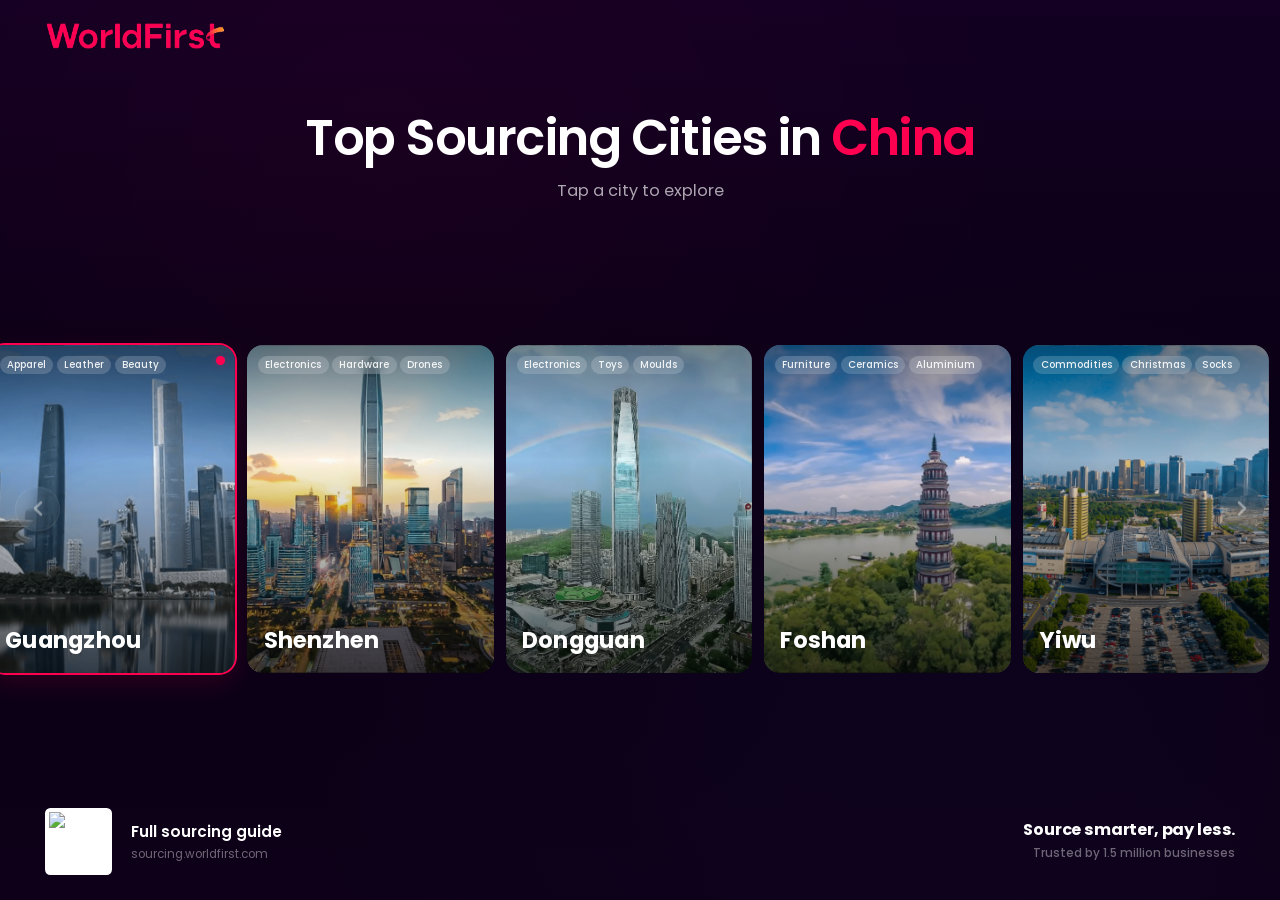
==== commit 1172b837: "UI overhaul: red logo, market images, draggable carousel, CSN data sync - Switch top-left logo to re" ====
--- a/index.html
+++ b/index.html
@@ -22,7 +22,7 @@
       <!-- Top bar -->
       <header class="top-bar">
         <div class="top-bar-left">
-          <img src="images/wf-logo-reversed.webp" alt="WorldFirst" class="wf-logo">
+          <img src="images/wf-logo-nav.webp" alt="WorldFirst" class="wf-logo">
         </div>
       </header>
 
@@ -34,11 +34,17 @@
 
       <!-- Carousel -->
       <div class="carousel-section">
+        <button class="nav-arrow nav-arrow-left" id="nav-left" aria-label="Previous city">
+          <svg width="24" height="24" viewBox="0 0 24 24" fill="none" stroke="currentColor" stroke-width="2.5" stroke-linecap="round" stroke-linejoin="round"><path d="M15 18l-6-6 6-6"/></svg>
+        </button>
         <div class="carousel-track-wrapper" id="carousel-wrapper">
           <div class="carousel-track" id="carousel-track">
             <!-- Cards rendered by JS -->
           </div>
         </div>
+        <button class="nav-arrow nav-arrow-right" id="nav-right" aria-label="Next city">
+          <svg width="24" height="24" viewBox="0 0 24 24" fill="none" stroke="currentColor" stroke-width="2.5" stroke-linecap="round" stroke-linejoin="round"><path d="M9 18l6-6-6-6"/></svg>
+        </button>
       </div>
 
       <!-- Bottom bar -->
@@ -54,7 +60,6 @@
         </div>
         <div class="bottom-bar-right">
           <div class="bottom-slogan">
-            <img src="images/wf-logo-reversed.webp" alt="WorldFirst" class="wf-logo-bottom">
             <span class="slogan-text">Source smarter, pay less.</span>
             <span class="slogan-trust">Trusted by 1.5 million businesses</span>
           </div>
--- a/styles.css
+++ b/styles.css
@@ -55,13 +55,13 @@
 /* ═══ TOP BAR ═══ */
 .top-bar {
   display: flex; align-items: center; justify-content: space-between;
-  padding: 0 var(--side-pad); height: 5vh; flex-shrink: 0;
+  padding: 2vh var(--side-pad) 0; height: 6vh; flex-shrink: 0;
 }
 .top-bar-left { display: flex; align-items: center; gap: 1.2vw; }
 
 .wf-logo {
-  height: 4vh; max-height: 44px;
-  width: auto; opacity: 0.95;
+  height: 2.8vh; max-height: 30px;
+  width: auto;
 }
 
 /* ═══ HEADLINE AREA ═══ */
@@ -72,12 +72,12 @@
   display: flex; flex-direction: column;
   align-items: center; justify-content: flex-end;
   flex-grow: 1;
-  max-height: 22vh;
+  max-height: 18vh;
 }
 
 .main-headline {
   font-size: clamp(30px, 5.5vh, 68px);
-  font-weight: 800; letter-spacing: -0.03em;
+  font-weight: 600; letter-spacing: -0.03em;
   line-height: 1.05; margin-bottom: 0.6vh;
 }
 
@@ -86,13 +86,33 @@
 .main-subtitle {
   font-size: clamp(13px, 1.8vh, 22px);
   color: var(--text-secondary); font-weight: 400;
+  margin-top: 8px;
 }
 
 /* ═══ CAROUSEL — seamless continuous scroll ═══ */
 .carousel-section {
   flex: 1; display: flex; align-items: stretch;
   padding: 0.5vh 0; position: relative; min-height: 0;
-}
+  cursor: grab;
+}
+.carousel-section.dragging { cursor: grabbing; }
+
+/* ── Nav Arrows ── */
+.nav-arrow {
+  position: absolute; top: 50%; transform: translateY(-50%);
+  z-index: 5; width: clamp(36px, 5vh, 56px); height: clamp(36px, 5vh, 56px);
+  border-radius: 50%; border: 1.5px solid rgba(255,255,255,0.15);
+  background: rgba(255,255,255,0.06);
+  backdrop-filter: blur(8px); -webkit-backdrop-filter: blur(8px);
+  color: rgba(255,255,255,0.7); cursor: pointer;
+  display: flex; align-items: center; justify-content: center;
+  transition: all 0.25s ease;
+  opacity: 0.6;
+}
+.nav-arrow:hover { opacity: 1; background: rgba(255,255,255,0.12); border-color: rgba(255,255,255,0.3); }
+.nav-arrow:active { transform: translateY(-50%) scale(0.92); }
+.nav-arrow-left { left: 1.2vw; }
+.nav-arrow-right { right: 1.2vw; }
 
 .carousel-track-wrapper {
   flex: 1; overflow: hidden; position: relative;
@@ -188,28 +208,27 @@
 /* ═══ BOTTOM BAR ═══ */
 .bottom-bar {
   display: flex; align-items: center; justify-content: space-between;
-  padding: 0 var(--side-pad); height: 9vh; flex-shrink: 0;
-}
-.bottom-bar-left { display: flex; align-items: center; gap: 1.2vw; }
+  padding: 0 var(--side-pad) 2vh; height: 11vh; flex-shrink: 0;
+}
+.bottom-bar-left { display: flex; align-items: center; gap: 1.5vw; }
 .bottom-bar-right { display: flex; align-items: center; }
 
 .qr-frame {
-  width: 6vh; height: 6vh; background: white;
-  border-radius: var(--radius-sm); padding: 0.4vh;
+  width: 7.5vh; height: 7.5vh; background: white;
+  border-radius: var(--radius-sm); padding: 0.5vh;
   display: flex; align-items: center; justify-content: center;
 }
 .qr-code { width: 100%; height: 100%; display: block; }
 
-.qr-text { display: flex; flex-direction: column; gap: 0.2vh; }
-.qr-label { font-size: clamp(10px, 1.4vh, 16px); font-weight: 600; color: var(--text-primary); }
-.qr-url { font-size: clamp(8px, 1.1vh, 13px); color: var(--text-muted); }
+.qr-text { display: flex; flex-direction: column; gap: 0.3vh; }
+.qr-label { font-size: clamp(12px, 1.7vh, 20px); font-weight: 600; color: var(--text-primary); }
+.qr-url { font-size: clamp(10px, 1.3vh, 16px); color: var(--text-muted); }
 
 /* ── Bottom right slogan ── */
 .bottom-slogan {
-  display: flex; flex-direction: column; align-items: flex-end; gap: 0.4vh;
-}
-.wf-logo-bottom {
-  height: 3.2vh; max-height: 36px; width: auto; opacity: 0.9; margin-bottom: 0.4vh;
+  display: flex; flex-direction: column; align-items: flex-end; gap: 0.3vh;
+  text-align: right;
+  margin-bottom: 0.5vh;
 }
 .slogan-text {
   font-size: clamp(14px, 1.8vh, 22px); font-weight: 700;
@@ -408,14 +427,9 @@
 .market-card-img {
   width: 100%; height: 8vh;
   background-size: cover; background-position: center;
-  position: relative;
-}
-.market-card-img-overlay {
-  position: absolute; inset: 0;
-  background: linear-gradient(to bottom, transparent 40%, rgba(10,0,21,0.7) 100%);
-}
-
-.market-card-body { padding: 0.8vh 0.8vw; }
+}
+
+.market-card-body { padding: 1vh 0.8vw; }
 .market-card-name {
   font-size: clamp(10px, 1.2vh, 14px); font-weight: 700;
   color: var(--text-primary); line-height: 1.3; margin-bottom: 0.3vh;
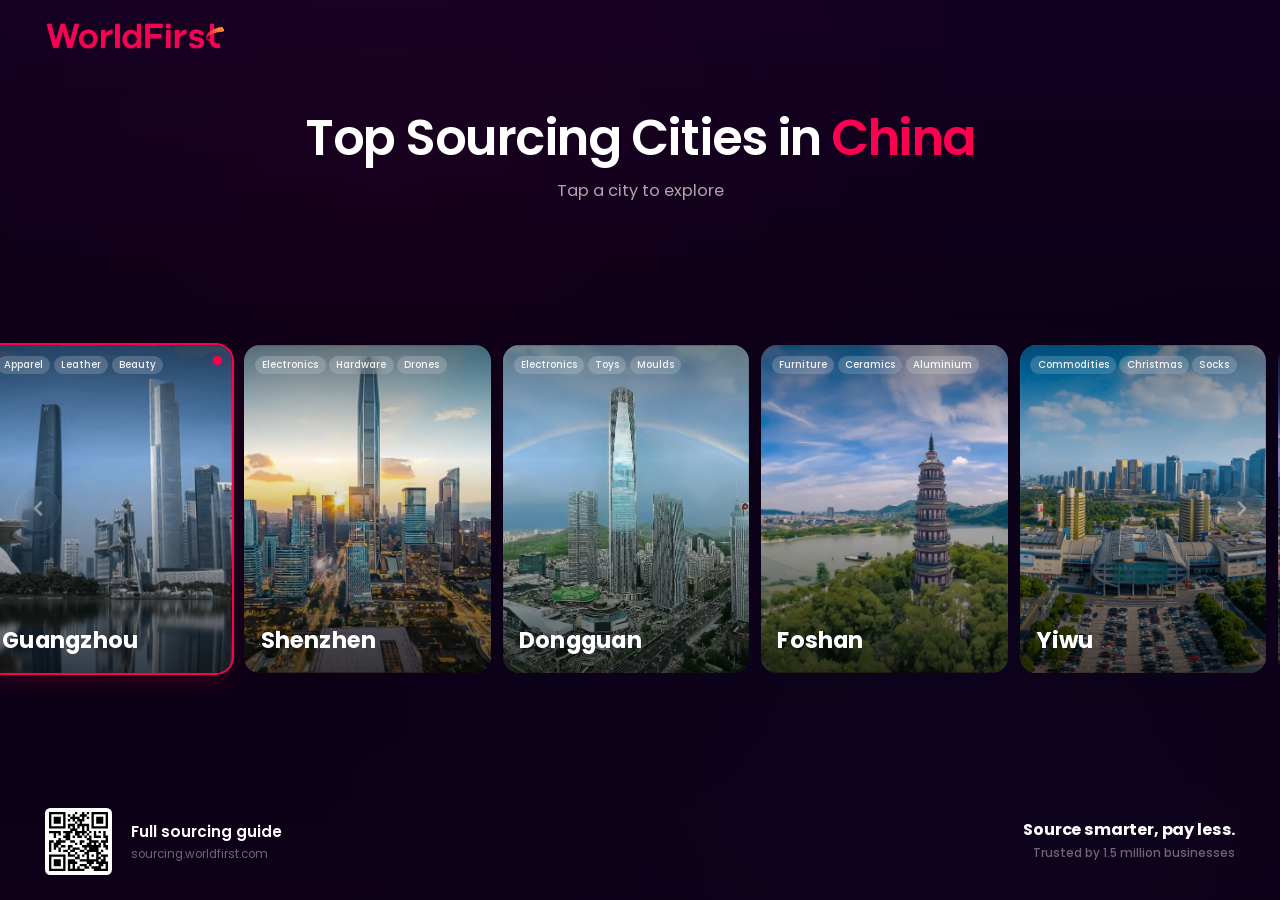
==== commit d0ee19dc: "Offline-ready: bundle fonts, market images, QR codes locally - Download all 60 market images from Fr" ====
--- a/index.html
+++ b/index.html
@@ -4,9 +4,7 @@
   <meta charset="UTF-8">
   <meta name="viewport" content="width=device-width, initial-scale=1.0, maximum-scale=1.0, user-scalable=no">
   <title>China Sourcing Navigator — WorldFirst</title>
-  <link rel="preconnect" href="https://fonts.googleapis.com">
-  <link rel="preconnect" href="https://fonts.gstatic.com" crossorigin>
-  <link href="https://fonts.googleapis.com/css2?family=Poppins:wght@400;500;600;700;800&display=swap" rel="stylesheet">
+  <link rel="stylesheet" href="fonts/poppins.css">
   <link rel="stylesheet" href="styles.css">
   <link rel="icon" href="images/favicon.png">
   <link rel="apple-touch-icon" href="images/favicon.png">
@@ -51,7 +49,7 @@
       <footer class="bottom-bar">
         <div class="bottom-bar-left">
           <div class="qr-frame">
-            <img src="https://api.qrserver.com/v1/create-qr-code/?size=200x200&data=https%3A%2F%2Fsourcing.worldfirst.com&format=svg" alt="QR Code" class="qr-code">
+            <img src="qr/main.svg" alt="QR Code" class="qr-code">
           </div>
           <div class="qr-text">
             <span class="qr-label">Full sourcing guide</span>
@@ -106,7 +104,7 @@
       <footer class="bottom-bar city-bottom-bar">
         <div class="bottom-bar-left">
           <div class="qr-frame">
-            <img src="https://api.qrserver.com/v1/create-qr-code/?size=200x200&data=https%3A%2F%2Fsourcing.worldfirst.com%2Fcities%2Fguangzhou&format=svg" alt="QR Code" class="qr-code">
+            <img src="qr/guangzhou.svg" alt="QR Code" class="qr-code">
           </div>
           <div class="qr-text">
             <span class="qr-label">Full Guangzhou sourcing guide</span>
--- a/fonts/poppins.css
+++ b/fonts/poppins.css
@@ -0,0 +1,135 @@
+/* devanagari */
+@font-face {
+  font-family: 'Poppins';
+  font-style: normal;
+  font-weight: 400;
+  font-display: swap;
+  src: url(./pxiEyp8kv8JHgFVrJJbecnFHGPezSQ.woff2) format('woff2');
+  unicode-range: U+0900-097F, U+1CD0-1CF9, U+200C-200D, U+20A8, U+20B9, U+20F0, U+25CC, U+A830-A839, U+A8E0-A8FF, U+11B00-11B09;
+}
+/* latin-ext */
+@font-face {
+  font-family: 'Poppins';
+  font-style: normal;
+  font-weight: 400;
+  font-display: swap;
+  src: url(./pxiEyp8kv8JHgFVrJJnecnFHGPezSQ.woff2) format('woff2');
+  unicode-range: U+0100-02BA, U+02BD-02C5, U+02C7-02CC, U+02CE-02D7, U+02DD-02FF, U+0304, U+0308, U+0329, U+1D00-1DBF, U+1E00-1E9F, U+1EF2-1EFF, U+2020, U+20A0-20AB, U+20AD-20C0, U+2113, U+2C60-2C7F, U+A720-A7FF;
+}
+/* latin */
+@font-face {
+  font-family: 'Poppins';
+  font-style: normal;
+  font-weight: 400;
+  font-display: swap;
+  src: url(./pxiEyp8kv8JHgFVrJJfecnFHGPc.woff2) format('woff2');
+  unicode-range: U+0000-00FF, U+0131, U+0152-0153, U+02BB-02BC, U+02C6, U+02DA, U+02DC, U+0304, U+0308, U+0329, U+2000-206F, U+20AC, U+2122, U+2191, U+2193, U+2212, U+2215, U+FEFF, U+FFFD;
+}
+/* devanagari */
+@font-face {
+  font-family: 'Poppins';
+  font-style: normal;
+  font-weight: 500;
+  font-display: swap;
+  src: url(./pxiByp8kv8JHgFVrLGT9Z11lFd2JQEl8qw.woff2) format('woff2');
+  unicode-range: U+0900-097F, U+1CD0-1CF9, U+200C-200D, U+20A8, U+20B9, U+20F0, U+25CC, U+A830-A839, U+A8E0-A8FF, U+11B00-11B09;
+}
+/* latin-ext */
+@font-face {
+  font-family: 'Poppins';
+  font-style: normal;
+  font-weight: 500;
+  font-display: swap;
+  src: url(./pxiByp8kv8JHgFVrLGT9Z1JlFd2JQEl8qw.woff2) format('woff2');
+  unicode-range: U+0100-02BA, U+02BD-02C5, U+02C7-02CC, U+02CE-02D7, U+02DD-02FF, U+0304, U+0308, U+0329, U+1D00-1DBF, U+1E00-1E9F, U+1EF2-1EFF, U+2020, U+20A0-20AB, U+20AD-20C0, U+2113, U+2C60-2C7F, U+A720-A7FF;
+}
+/* latin */
+@font-face {
+  font-family: 'Poppins';
+  font-style: normal;
+  font-weight: 500;
+  font-display: swap;
+  src: url(./pxiByp8kv8JHgFVrLGT9Z1xlFd2JQEk.woff2) format('woff2');
+  unicode-range: U+0000-00FF, U+0131, U+0152-0153, U+02BB-02BC, U+02C6, U+02DA, U+02DC, U+0304, U+0308, U+0329, U+2000-206F, U+20AC, U+2122, U+2191, U+2193, U+2212, U+2215, U+FEFF, U+FFFD;
+}
+/* devanagari */
+@font-face {
+  font-family: 'Poppins';
+  font-style: normal;
+  font-weight: 600;
+  font-display: swap;
+  src: url(./pxiByp8kv8JHgFVrLEj6Z11lFd2JQEl8qw.woff2) format('woff2');
+  unicode-range: U+0900-097F, U+1CD0-1CF9, U+200C-200D, U+20A8, U+20B9, U+20F0, U+25CC, U+A830-A839, U+A8E0-A8FF, U+11B00-11B09;
+}
+/* latin-ext */
+@font-face {
+  font-family: 'Poppins';
+  font-style: normal;
+  font-weight: 600;
+  font-display: swap;
+  src: url(./pxiByp8kv8JHgFVrLEj6Z1JlFd2JQEl8qw.woff2) format('woff2');
+  unicode-range: U+0100-02BA, U+02BD-02C5, U+02C7-02CC, U+02CE-02D7, U+02DD-02FF, U+0304, U+0308, U+0329, U+1D00-1DBF, U+1E00-1E9F, U+1EF2-1EFF, U+2020, U+20A0-20AB, U+20AD-20C0, U+2113, U+2C60-2C7F, U+A720-A7FF;
+}
+/* latin */
+@font-face {
+  font-family: 'Poppins';
+  font-style: normal;
+  font-weight: 600;
+  font-display: swap;
+  src: url(./pxiByp8kv8JHgFVrLEj6Z1xlFd2JQEk.woff2) format('woff2');
+  unicode-range: U+0000-00FF, U+0131, U+0152-0153, U+02BB-02BC, U+02C6, U+02DA, U+02DC, U+0304, U+0308, U+0329, U+2000-206F, U+20AC, U+2122, U+2191, U+2193, U+2212, U+2215, U+FEFF, U+FFFD;
+}
+/* devanagari */
+@font-face {
+  font-family: 'Poppins';
+  font-style: normal;
+  font-weight: 700;
+  font-display: swap;
+  src: url(./pxiByp8kv8JHgFVrLCz7Z11lFd2JQEl8qw.woff2) format('woff2');
+  unicode-range: U+0900-097F, U+1CD0-1CF9, U+200C-200D, U+20A8, U+20B9, U+20F0, U+25CC, U+A830-A839, U+A8E0-A8FF, U+11B00-11B09;
+}
+/* latin-ext */
+@font-face {
+  font-family: 'Poppins';
+  font-style: normal;
+  font-weight: 700;
+  font-display: swap;
+  src: url(./pxiByp8kv8JHgFVrLCz7Z1JlFd2JQEl8qw.woff2) format('woff2');
+  unicode-range: U+0100-02BA, U+02BD-02C5, U+02C7-02CC, U+02CE-02D7, U+02DD-02FF, U+0304, U+0308, U+0329, U+1D00-1DBF, U+1E00-1E9F, U+1EF2-1EFF, U+2020, U+20A0-20AB, U+20AD-20C0, U+2113, U+2C60-2C7F, U+A720-A7FF;
+}
+/* latin */
+@font-face {
+  font-family: 'Poppins';
+  font-style: normal;
+  font-weight: 700;
+  font-display: swap;
+  src: url(./pxiByp8kv8JHgFVrLCz7Z1xlFd2JQEk.woff2) format('woff2');
+  unicode-range: U+0000-00FF, U+0131, U+0152-0153, U+02BB-02BC, U+02C6, U+02DA, U+02DC, U+0304, U+0308, U+0329, U+2000-206F, U+20AC, U+2122, U+2191, U+2193, U+2212, U+2215, U+FEFF, U+FFFD;
+}
+/* devanagari */
+@font-face {
+  font-family: 'Poppins';
+  font-style: normal;
+  font-weight: 800;
+  font-display: swap;
+  src: url(./pxiByp8kv8JHgFVrLDD4Z11lFd2JQEl8qw.woff2) format('woff2');
+  unicode-range: U+0900-097F, U+1CD0-1CF9, U+200C-200D, U+20A8, U+20B9, U+20F0, U+25CC, U+A830-A839, U+A8E0-A8FF, U+11B00-11B09;
+}
+/* latin-ext */
+@font-face {
+  font-family: 'Poppins';
+  font-style: normal;
+  font-weight: 800;
+  font-display: swap;
+  src: url(./pxiByp8kv8JHgFVrLDD4Z1JlFd2JQEl8qw.woff2) format('woff2');
+  unicode-range: U+0100-02BA, U+02BD-02C5, U+02C7-02CC, U+02CE-02D7, U+02DD-02FF, U+0304, U+0308, U+0329, U+1D00-1DBF, U+1E00-1E9F, U+1EF2-1EFF, U+2020, U+20A0-20AB, U+20AD-20C0, U+2113, U+2C60-2C7F, U+A720-A7FF;
+}
+/* latin */
+@font-face {
+  font-family: 'Poppins';
+  font-style: normal;
+  font-weight: 800;
+  font-display: swap;
+  src: url(./pxiByp8kv8JHgFVrLDD4Z1xlFd2JQEk.woff2) format('woff2');
+  unicode-range: U+0000-00FF, U+0131, U+0152-0153, U+02BB-02BC, U+02C6, U+02DA, U+02DC, U+0304, U+0308, U+0329, U+2000-206F, U+20AC, U+2122, U+2191, U+2193, U+2212, U+2215, U+FEFF, U+FFFD;
+}
